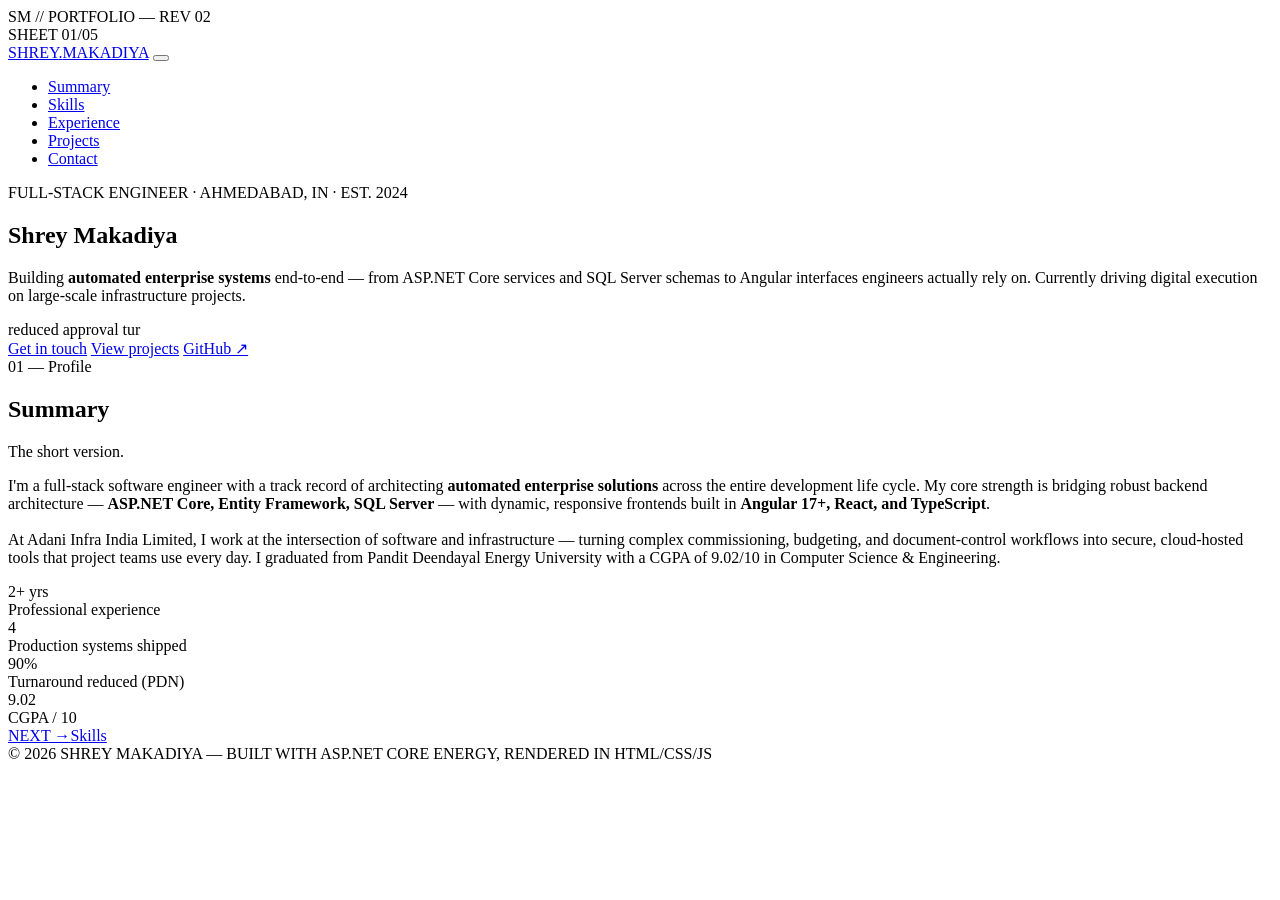
==== website/index.html @ 268e4058 "website" ====
<!DOCTYPE html>
<html lang="en">
<head>
<meta charset="UTF-8">
<meta name="viewport" content="width=device-width, initial-scale=1.0">
<title>Shrey Makadiya — Full-Stack Engineer</title>
<link rel="stylesheet" href="styles.css">
</head>
<body>

<div class="grid-bg"></div>
<div class="viewport-frame">
  <div class="corner tl"></div><div class="corner tr"></div>
  <div class="corner bl"></div><div class="corner br"></div>
</div>
<div class="label-tag tag-top-left">SM // PORTFOLIO — REV 02</div>
<div class="label-tag tag-bottom-right">SHEET 01/05</div>

<nav class="navbar">
  <a href="index.html" class="nav-logo">SHREY<span class="accent">.</span>MAKADIYA</a>
  <button class="nav-toggle" id="navToggle" aria-label="Toggle menu"><span></span><span></span><span></span></button>
  <ul class="nav-links" id="navLinks">
    <li><a href="index.html" class="active">Summary</a></li>
    <li><a href="skills.html">Skills</a></li>
    <li><a href="experience.html">Experience</a></li>
    <li><a href="projects.html">Projects</a></li>
    <li><a href="contact.html">Contact</a></li>
  </ul>
</nav>

<section class="hero">
  <div class="hero-id mono">FULL-STACK ENGINEER · AHMEDABAD, IN · EST. 2024</div>
  <h1>Shrey <span class="accent">Makadiya</span></h1>
  <p class="hero-role">Building <strong>automated enterprise systems</strong> end-to-end — from ASP.NET Core services and SQL Server schemas to Angular interfaces engineers actually rely on. Currently driving digital execution on large-scale infrastructure projects.</p>
  <div class="typed-line mono"><span id="typedText"></span><span class="typed-cursor"></span></div>
  <div class="hero-links">
    <a class="btn solid" href="contact.html">Get in touch</a>
    <a class="btn" href="projects.html">View projects</a>
    <a class="btn" href="https://github.com/shreymakadiya18" target="_blank" rel="noopener">GitHub ↗</a>
  </div>
</section>

<section id="about">
  <div class="reveal">
    <div class="eyebrow">01 — Profile</div>
    <h2 class="section-title">Summary</h2>
    <p class="section-sub">The short version.</p>
  </div>
  <div class="reveal">
    <p class="about-text">
      I'm a full-stack software engineer with a track record of architecting <strong>automated enterprise solutions</strong> across the entire development life cycle. My core strength is bridging robust backend architecture — <strong>ASP.NET Core, Entity Framework, SQL Server</strong> — with dynamic, responsive frontends built in <strong>Angular 17+, React, and TypeScript</strong>.
      <br><br>
      At Adani Infra India Limited, I work at the intersection of software and infrastructure — turning complex commissioning, budgeting, and document-control workflows into secure, cloud-hosted tools that project teams use every day. I graduated from Pandit Deendayal Energy University with a CGPA of 9.02/10 in Computer Science &amp; Engineering.
    </p>
    <div class="stat-row">
      <div class="stat-cell"><div class="stat-num mono">2+ yrs</div><div class="stat-label">Professional experience</div></div>
      <div class="stat-cell"><div class="stat-num mono">4</div><div class="stat-label">Production systems shipped</div></div>
      <div class="stat-cell"><div class="stat-num mono">90%</div><div class="stat-label">Turnaround reduced (PDN)</div></div>
      <div class="stat-cell"><div class="stat-num mono">9.02</div><div class="stat-label">CGPA / 10</div></div>
    </div>
  </div>

  <div class="page-nav reveal">
    <span></span>
    <a href="skills.html"><span class="dir">NEXT →</span>Skills</a>
  </div>
</section>

<footer>© 2026 SHREY MAKADIYA — BUILT WITH ASP.NET CORE ENERGY, RENDERED IN HTML/CSS/JS</footer>

<script src="script.js"></script>
</body>
</html>
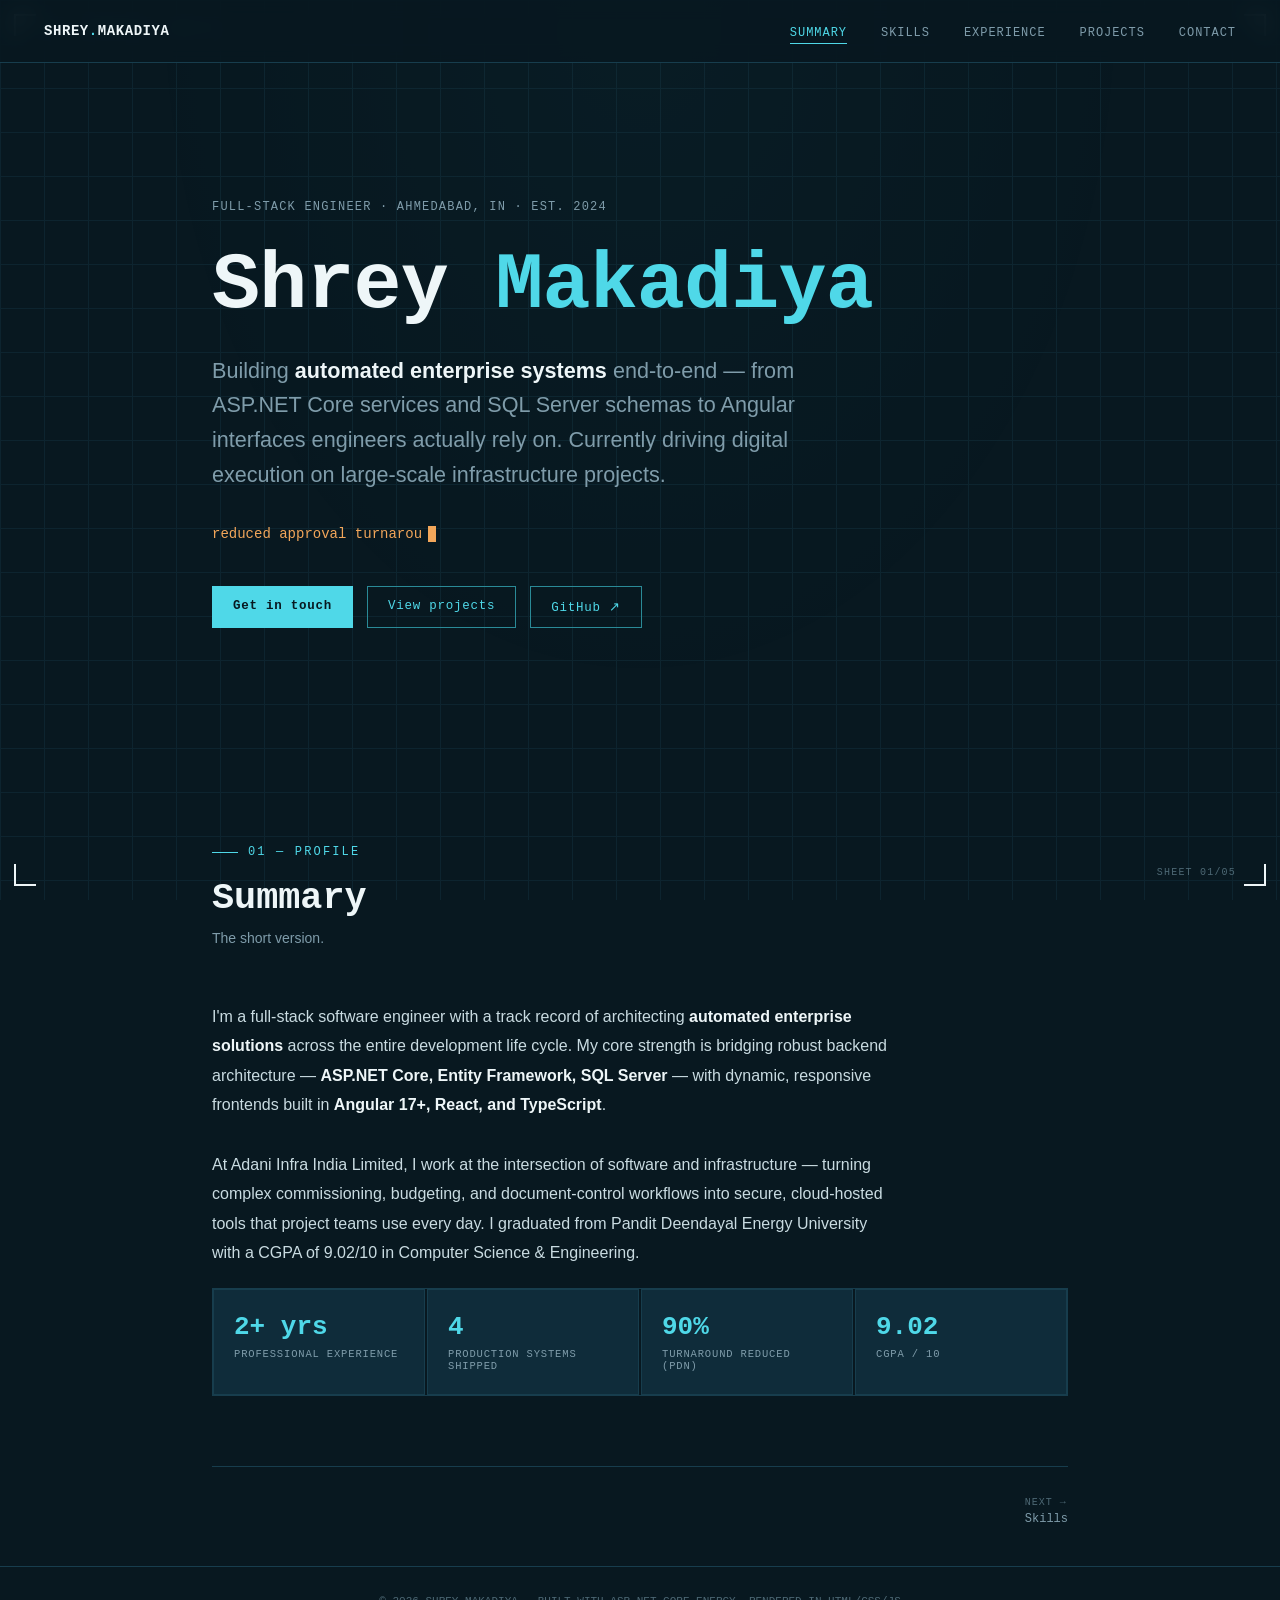
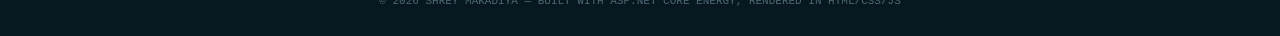
==== commit 11358f8d: "website" ====
--- a/website/index.html
+++ b/website/index.html
@@ -4,7 +4,7 @@
 <meta charset="UTF-8">
 <meta name="viewport" content="width=device-width, initial-scale=1.0">
 <title>Shrey Makadiya — Full-Stack Engineer</title>
-<link rel="stylesheet" href="styles.css">
+<link rel="stylesheet" href="./style.css">
 </head>
 <body>
 
@@ -17,14 +17,14 @@
 <div class="label-tag tag-bottom-right">SHEET 01/05</div>
 
 <nav class="navbar">
-  <a href="index.html" class="nav-logo">SHREY<span class="accent">.</span>MAKADIYA</a>
+  <a href="./index.html" class="nav-logo">SHREY<span class="accent">.</span>MAKADIYA</a>
   <button class="nav-toggle" id="navToggle" aria-label="Toggle menu"><span></span><span></span><span></span></button>
   <ul class="nav-links" id="navLinks">
-    <li><a href="index.html" class="active">Summary</a></li>
-    <li><a href="skills.html">Skills</a></li>
-    <li><a href="experience.html">Experience</a></li>
-    <li><a href="projects.html">Projects</a></li>
-    <li><a href="contact.html">Contact</a></li>
+    <li><a href="./index.html" class="active">Summary</a></li>
+    <li><a href="./skills.html">Skills</a></li>
+    <li><a href="./experience.html">Experience</a></li>
+    <li><a href="./projects.html">Projects</a></li>
+    <li><a href="./contact.html">Contact</a></li>
   </ul>
 </nav>
 
@@ -34,8 +34,8 @@
   <p class="hero-role">Building <strong>automated enterprise systems</strong> end-to-end — from ASP.NET Core services and SQL Server schemas to Angular interfaces engineers actually rely on. Currently driving digital execution on large-scale infrastructure projects.</p>
   <div class="typed-line mono"><span id="typedText"></span><span class="typed-cursor"></span></div>
   <div class="hero-links">
-    <a class="btn solid" href="contact.html">Get in touch</a>
-    <a class="btn" href="projects.html">View projects</a>
+    <a class="btn solid" href="./contact.html">Get in touch</a>
+    <a class="btn" href="./projects.html">View projects</a>
     <a class="btn" href="https://github.com/shreymakadiya18" target="_blank" rel="noopener">GitHub ↗</a>
   </div>
 </section>
@@ -62,12 +62,12 @@
 
   <div class="page-nav reveal">
     <span></span>
-    <a href="skills.html"><span class="dir">NEXT →</span>Skills</a>
+    <a href="./skills.html"><span class="dir">NEXT →</span>Skills</a>
   </div>
 </section>
 
 <footer>© 2026 SHREY MAKADIYA — BUILT WITH ASP.NET CORE ENERGY, RENDERED IN HTML/CSS/JS</footer>
 
-<script src="script.js"></script>
+<script src="./script.js"></script>
 </body>
 </html>
--- a/website/style.css
+++ b/website/style.css
@@ -0,0 +1,231 @@
+@import url('https://fonts.googleapis.com/css2?family=JetBrains+Mono:wght@400;500;700;800&family=IBM+Plex+Sans:wght@300;400;500;600;700&display=swap');
+
+:root{
+  --navy-deep:#081820;
+  --navy:#0c2430;
+  --navy-panel:#0f2c3a;
+  --grid-line:#173d4d;
+  --cyan:#4fd8e8;
+  --cyan-dim:#2a8a97;
+  --amber:#f2a65a;
+  --paper:#eef6f8;
+  --slate:#7f9caa;
+  --slate-dim:#4d6874;
+}
+*{margin:0;padding:0;box-sizing:border-box;}
+html{scroll-behavior:smooth;}
+body{
+  background:var(--navy-deep);
+  color:var(--paper);
+  font-family:'IBM Plex Sans',sans-serif;
+  overflow-x:hidden;
+  position:relative;
+}
+@media (prefers-reduced-motion: reduce){
+  *{animation-duration:0.01ms !important; animation-iteration-count:1 !important; transition-duration:0.01ms !important; scroll-behavior:auto !important;}
+}
+.mono{font-family:'JetBrains Mono',monospace;}
+
+/* blueprint grid background */
+.grid-bg{
+  position:fixed; inset:0; z-index:0; pointer-events:none;
+  background-image:
+    linear-gradient(var(--grid-line) 1px, transparent 1px),
+    linear-gradient(90deg, var(--grid-line) 1px, transparent 1px);
+  background-size:44px 44px;
+  opacity:0.35;
+}
+.grid-bg::after{
+  content:"";
+  position:absolute; inset:0;
+  background:radial-gradient(ellipse at 50% 0%, rgba(79,216,232,0.08), transparent 60%);
+}
+
+.viewport-frame{position:fixed; inset:14px; z-index:5; pointer-events:none;}
+.corner{position:absolute; width:22px; height:22px; border-color:var(--cyan-dim);}
+.corner.tl{top:0;left:0;border-top:2px solid;border-left:2px solid;}
+.corner.tr{top:0;right:0;border-top:2px solid;border-right:2px solid;}
+.corner.bl{bottom:0;left:0;border-bottom:2px solid;border-left:2px solid;}
+.corner.br{bottom:0;right:0;border-bottom:2px solid;border-right:2px solid;}
+
+.label-tag{
+  position:fixed; z-index:6; font-family:'JetBrains Mono',monospace;
+  font-size:10px; letter-spacing:0.12em; color:var(--slate-dim); text-transform:uppercase;
+}
+.tag-top-left{top:22px;left:44px;}
+.tag-bottom-right{bottom:22px;right:44px;}
+@media (max-width:640px){ .label-tag{display:none;} }
+
+/* ===== NAV ===== */
+.navbar{
+  position:sticky; top:0; z-index:20;
+  display:flex; align-items:center; justify-content:space-between;
+  padding:22px 44px; background:rgba(8,24,32,0.86); backdrop-filter:blur(10px);
+  border-bottom:1px solid var(--grid-line);
+}
+.nav-logo{font-family:'JetBrains Mono',monospace; font-weight:700; font-size:14px; color:var(--paper); text-decoration:none; letter-spacing:0.04em;}
+.nav-logo .accent{color:var(--cyan);}
+.nav-links{display:flex; gap:34px; list-style:none;}
+.nav-links a{
+  font-family:'JetBrains Mono',monospace; font-size:12px; letter-spacing:0.08em; text-transform:uppercase;
+  color:var(--slate); text-decoration:none; position:relative; padding-bottom:4px; transition:color 0.2s ease;
+}
+.nav-links a::after{
+  content:""; position:absolute; left:0; bottom:0; width:0; height:1px; background:var(--cyan); transition:width 0.25s ease;
+}
+.nav-links a:hover{color:var(--paper);}
+.nav-links a:hover::after{width:100%;}
+.nav-links a.active{color:var(--cyan);}
+.nav-links a.active::after{width:100%;}
+.nav-toggle{display:none; flex-direction:column; gap:5px; background:none; border:none; cursor:pointer; padding:6px;}
+.nav-toggle span{width:22px; height:2px; background:var(--paper);}
+@media (max-width:760px){
+  .navbar{padding:18px 24px;}
+  .nav-links{
+    position:fixed; top:64px; left:0; right:0; flex-direction:column; gap:0;
+    background:var(--navy-deep); border-bottom:1px solid var(--grid-line);
+    max-height:0; overflow:hidden; transition:max-height 0.35s ease;
+  }
+  .nav-links.open{max-height:340px;}
+  .nav-links a{padding:16px 24px; width:100%; display:block; border-top:1px solid var(--grid-line);}
+  .nav-toggle{display:flex;}
+}
+
+section, .page-wrap{position:relative; z-index:1; max-width:920px; margin:0 auto; padding:80px 32px 40px;}
+
+.eyebrow{
+  display:flex; align-items:center; gap:10px;
+  font-family:'JetBrains Mono',monospace; font-size:12px; letter-spacing:0.18em; text-transform:uppercase;
+  color:var(--cyan); margin-bottom:18px;
+}
+.eyebrow::before{content:""; width:26px; height:1px; background:var(--cyan);}
+h1,h2,h3{font-family:'JetBrains Mono',monospace; font-weight:700; line-height:1.15;}
+.page-title{font-size:clamp(2rem,6vw,3.4rem); color:var(--paper); margin-bottom:14px;}
+.page-sub{color:var(--slate); font-size:15px; max-width:600px; line-height:1.7; margin-bottom:56px;}
+.section-title{font-size:clamp(1.6rem,4vw,2.3rem); color:var(--paper); margin-bottom:8px;}
+.section-sub{color:var(--slate); font-size:14px; margin-bottom:52px; max-width:560px; line-height:1.6;}
+
+.reveal{opacity:0; transform:translateY(24px); transition:opacity 0.7s ease, transform 0.7s ease;}
+.reveal.in{opacity:1; transform:translateY(0);}
+
+.btn{
+  font-family:'JetBrains Mono',monospace; font-size:12.5px; letter-spacing:0.06em;
+  padding:12px 20px; border:1px solid var(--cyan-dim); color:var(--cyan);
+  text-decoration:none; transition:all 0.25s ease; display:inline-block;
+}
+.btn:hover{background:rgba(79,216,232,0.1); border-color:var(--cyan); transform:translateY(-2px);}
+.btn.solid{background:var(--cyan); color:var(--navy-deep); border-color:var(--cyan); font-weight:700;}
+.btn.solid:hover{background:var(--paper); border-color:var(--paper);}
+
+/* ===== HERO (home) ===== */
+.hero{min-height:78vh; display:flex; flex-direction:column; justify-content:center; padding-top:40px; padding-bottom:40px;}
+.hero-id{font-family:'JetBrains Mono',monospace; font-size:12px; color:var(--slate); letter-spacing:0.1em; margin-bottom:26px; opacity:0; animation:fadeUp 0.7s ease forwards; animation-delay:0.1s;}
+.hero h1{font-size:clamp(2.4rem, 7vw, 5rem); color:var(--paper); letter-spacing:-0.01em; opacity:0; animation:fadeUp 0.8s ease forwards; animation-delay:0.25s;}
+.hero h1 .accent{color:var(--cyan);}
+.hero-role{margin-top:22px; font-size:clamp(1rem,2.4vw,1.35rem); color:var(--slate); font-weight:400; max-width:620px; line-height:1.6; opacity:0; animation:fadeUp 0.8s ease forwards; animation-delay:0.45s;}
+.hero-role strong{color:var(--paper); font-weight:600;}
+.typed-line{margin-top:34px; font-family:'JetBrains Mono',monospace; font-size:14px; color:var(--amber); display:flex; align-items:center; gap:2px; opacity:0; animation:fadeUp 0.8s ease forwards; animation-delay:0.65s;}
+.typed-cursor{display:inline-block; width:8px; height:16px; background:var(--amber); margin-left:4px; animation:blink 1s step-end infinite;}
+@keyframes blink{50%{opacity:0;}}
+@keyframes fadeUp{from{opacity:0; transform:translateY(18px);} to{opacity:1; transform:translateY(0);}}
+.hero-links{margin-top:44px; display:flex; gap:14px; flex-wrap:wrap; opacity:0; animation:fadeUp 0.8s ease forwards; animation-delay:0.85s;}
+
+.stat-row{display:grid; grid-template-columns:repeat(auto-fit,minmax(140px,1fr)); gap:2px; border:1px solid var(--grid-line); margin-top:20px;}
+.stat-cell{background:var(--navy-panel); padding:22px 20px; border:1px solid var(--grid-line);}
+.stat-num{font-family:'JetBrains Mono',monospace; font-size:26px; color:var(--cyan); font-weight:700;}
+.stat-label{font-family:'JetBrains Mono',monospace; font-size:10.5px; color:var(--slate); letter-spacing:0.08em; text-transform:uppercase; margin-top:6px;}
+
+.about-text{font-size:16px; line-height:1.85; color:#c9dbe1; max-width:680px;}
+.about-text strong{color:var(--paper);}
+
+/* ===== SKILLS ===== */
+.skill-cat{margin-bottom:52px;}
+.skill-cat-head{display:flex; align-items:baseline; gap:12px; margin-bottom:22px;}
+.skill-cat-num{font-family:'JetBrains Mono',monospace; font-size:12px; color:var(--cyan-dim);}
+.skill-cat h3{font-size:14px; color:var(--paper); letter-spacing:0.06em;}
+.skill-bars{display:flex; flex-direction:column; gap:20px;}
+.skill-bar-row{display:flex; flex-direction:column; gap:8px;}
+.skill-bar-top{display:flex; justify-content:space-between; align-items:baseline;}
+.skill-name{font-size:14.5px; color:var(--paper); font-weight:500;}
+.skill-level-label{font-family:'JetBrains Mono',monospace; font-size:11px; color:var(--cyan-dim);}
+.skill-bar-track{height:6px; background:var(--navy-panel); border:1px solid var(--grid-line); position:relative; overflow:hidden;}
+.skill-bar-fill{
+  height:100%; width:0%; background:linear-gradient(90deg, var(--cyan-dim), var(--cyan));
+  transition:width 1.1s cubic-bezier(.2,.8,.2,1);
+}
+.skill-legend{display:flex; gap:24px; flex-wrap:wrap; margin-top:8px; margin-bottom:44px; font-family:'JetBrains Mono',monospace; font-size:11px; color:var(--slate);}
+.skill-legend span{display:flex; align-items:center; gap:7px;}
+.legend-dot{width:8px; height:8px; border-radius:50%; display:inline-block;}
+
+/* ===== EXPERIENCE — schematic trace ===== */
+.exp-track{position:relative; padding-left:36px;}
+.exp-track::before{content:""; position:absolute; left:5px; top:6px; bottom:6px; width:1px; background:linear-gradient(var(--cyan-dim), var(--grid-line));}
+.exp-node{position:relative; padding-bottom:52px;}
+.exp-node:last-child{padding-bottom:0;}
+.exp-dot{position:absolute; left:-36px; top:4px; width:11px; height:11px; border-radius:50%; background:var(--navy-deep); border:2px solid var(--cyan-dim); transition:all 0.3s ease;}
+.exp-node.in .exp-dot{border-color:var(--cyan); box-shadow:0 0 0 4px rgba(79,216,232,0.12);}
+.exp-date{font-family:'JetBrains Mono',monospace; font-size:11px; color:var(--amber); letter-spacing:0.06em; margin-bottom:6px;}
+.exp-role{font-size:18px; color:var(--paper); font-weight:700; font-family:'JetBrains Mono',monospace;}
+.exp-co{font-size:13.5px; color:var(--slate); margin-top:2px; margin-bottom:14px;}
+.exp-node ul{list-style:none; display:flex; flex-direction:column; gap:9px;}
+.exp-node li{font-size:14.5px; color:#c2d6dd; line-height:1.6; padding-left:16px; position:relative;}
+.exp-node li::before{content:"→"; position:absolute; left:0; color:var(--cyan-dim); font-family:'JetBrains Mono',monospace;}
+.stack-tags{margin-top:12px; display:flex; gap:6px; flex-wrap:wrap;}
+.stack-tags span{font-family:'JetBrains Mono',monospace; font-size:10.5px; color:var(--cyan-dim); border:1px solid var(--grid-line); padding:3px 8px;}
+
+/* ===== PROJECTS ===== */
+.proj-grid{display:flex; flex-direction:column; gap:1px; background:var(--grid-line); border:1px solid var(--grid-line);}
+.proj-card{background:var(--navy-deep); padding:30px 28px; position:relative; transition:background 0.3s ease;}
+.proj-card:hover{background:var(--navy);}
+.proj-head{display:flex; justify-content:space-between; align-items:baseline; gap:16px; flex-wrap:wrap;}
+.proj-title{font-family:'JetBrains Mono',monospace; font-size:16px; color:var(--paper); font-weight:700;}
+.proj-idx{font-family:'JetBrains Mono',monospace; font-size:11px; color:var(--cyan-dim);}
+.proj-card ul{margin-top:14px; list-style:none; display:flex; flex-direction:column; gap:8px;}
+.proj-card li{font-size:14px; color:#b9cdd4; line-height:1.6; padding-left:16px; position:relative;}
+.proj-card li::before{content:"·"; position:absolute; left:0; color:var(--amber); font-weight:700;}
+.proj-stack{margin-top:14px; font-family:'JetBrains Mono',monospace; font-size:11px; color:var(--slate-dim);}
+
+/* ===== EDUCATION / ACHIEVEMENTS ===== */
+.two-col{display:grid; grid-template-columns:1fr 1fr; gap:2px; background:var(--grid-line); border:1px solid var(--grid-line);}
+@media (max-width:720px){.two-col{grid-template-columns:1fr;}}
+.col-panel{background:var(--navy-deep); padding:28px;}
+.col-panel h3{font-size:13px; color:var(--cyan); letter-spacing:0.1em; margin-bottom:18px;}
+.edu-item .edu-degree{font-size:15px; color:var(--paper); font-weight:600; font-family:'JetBrains Mono',monospace;}
+.edu-item .edu-inst{font-size:13.5px; color:var(--slate); margin-top:6px;}
+.edu-meta{margin-top:12px; display:flex; gap:18px; font-family:'JetBrains Mono',monospace; font-size:12px; color:var(--amber);}
+.ach-list{list-style:none; display:flex; flex-direction:column; gap:12px;}
+.ach-list li{font-size:14px; color:#c2d6dd; line-height:1.55; padding-left:18px; position:relative;}
+.ach-list li::before{content:"◆"; position:absolute; left:0; top:2px; color:var(--cyan-dim); font-size:9px;}
+
+/* ===== CONTACT ===== */
+.contact-panel{border:1px solid var(--grid-line); padding:52px 40px; position:relative; overflow:hidden;}
+.contact-panel::before{content:""; position:absolute; top:-40%; right:-10%; width:340px; height:340px; background:radial-gradient(circle, rgba(79,216,232,0.12), transparent 70%);}
+.contact-title{font-size:clamp(1.8rem,5vw,2.6rem); color:var(--paper); margin-bottom:16px; position:relative;}
+.contact-sub{color:var(--slate); font-size:15px; max-width:480px; line-height:1.7; margin-bottom:34px; position:relative;}
+.contact-links{display:flex; flex-wrap:wrap; gap:14px; position:relative; margin-bottom:40px;}
+.contact-form{position:relative; display:flex; flex-direction:column; gap:18px; max-width:520px;}
+.field{display:flex; flex-direction:column; gap:8px;}
+.field label{font-family:'JetBrains Mono',monospace; font-size:11px; letter-spacing:0.1em; color:var(--slate); text-transform:uppercase;}
+.field input, .field textarea{background:var(--navy-panel); border:1px solid var(--grid-line); color:var(--paper); font-family:'IBM Plex Sans',sans-serif; font-size:14.5px; padding:12px 14px; outline:none; transition:border-color 0.25s ease, background 0.25s ease; resize:vertical;}
+.field input:focus, .field textarea:focus{border-color:var(--cyan); background:var(--navy);}
+.field textarea{min-height:120px; line-height:1.6;}
+.form-row{display:grid; grid-template-columns:1fr 1fr; gap:18px;}
+@media (max-width:520px){.form-row{grid-template-columns:1fr;}}
+.submit-btn{font-family:'JetBrains Mono',monospace; font-size:12.5px; letter-spacing:0.06em; padding:13px 22px; background:var(--cyan); color:var(--navy-deep); border:1px solid var(--cyan); font-weight:700; cursor:pointer; transition:all 0.25s ease; align-self:flex-start;}
+.submit-btn:hover{background:var(--paper); border-color:var(--paper);}
+.submit-btn:disabled{opacity:0.5; cursor:wait;}
+.form-status{font-family:'JetBrains Mono',monospace; font-size:12px; letter-spacing:0.04em; min-height:16px;}
+.form-status.ok{color:var(--cyan);}
+.form-status.err{color:var(--amber);}
+.form-divider{font-family:'JetBrains Mono',monospace; font-size:11px; color:var(--slate-dim); letter-spacing:0.12em; margin:34px 0 18px; display:flex; align-items:center; gap:12px;}
+.form-divider::before, .form-divider::after{content:""; height:1px; flex:1; background:var(--grid-line);}
+
+/* ===== page footer nav (prev/next) ===== */
+.page-nav{display:flex; justify-content:space-between; margin-top:70px; padding-top:30px; border-top:1px solid var(--grid-line); gap:14px; flex-wrap:wrap;}
+.page-nav a{font-family:'JetBrains Mono',monospace; font-size:12px; color:var(--slate); text-decoration:none; transition:color 0.2s ease;}
+.page-nav a:hover{color:var(--cyan);}
+.page-nav .dir{color:var(--slate-dim); font-size:10px; letter-spacing:0.1em; display:block; margin-bottom:4px;}
+
+footer{text-align:center; padding:28px 20px; font-family:'JetBrains Mono',monospace; font-size:11px; color:var(--slate-dim); border-top:1px solid var(--grid-line); position:relative; z-index:1;}
+
+::selection{background:var(--cyan); color:var(--navy-deep);}
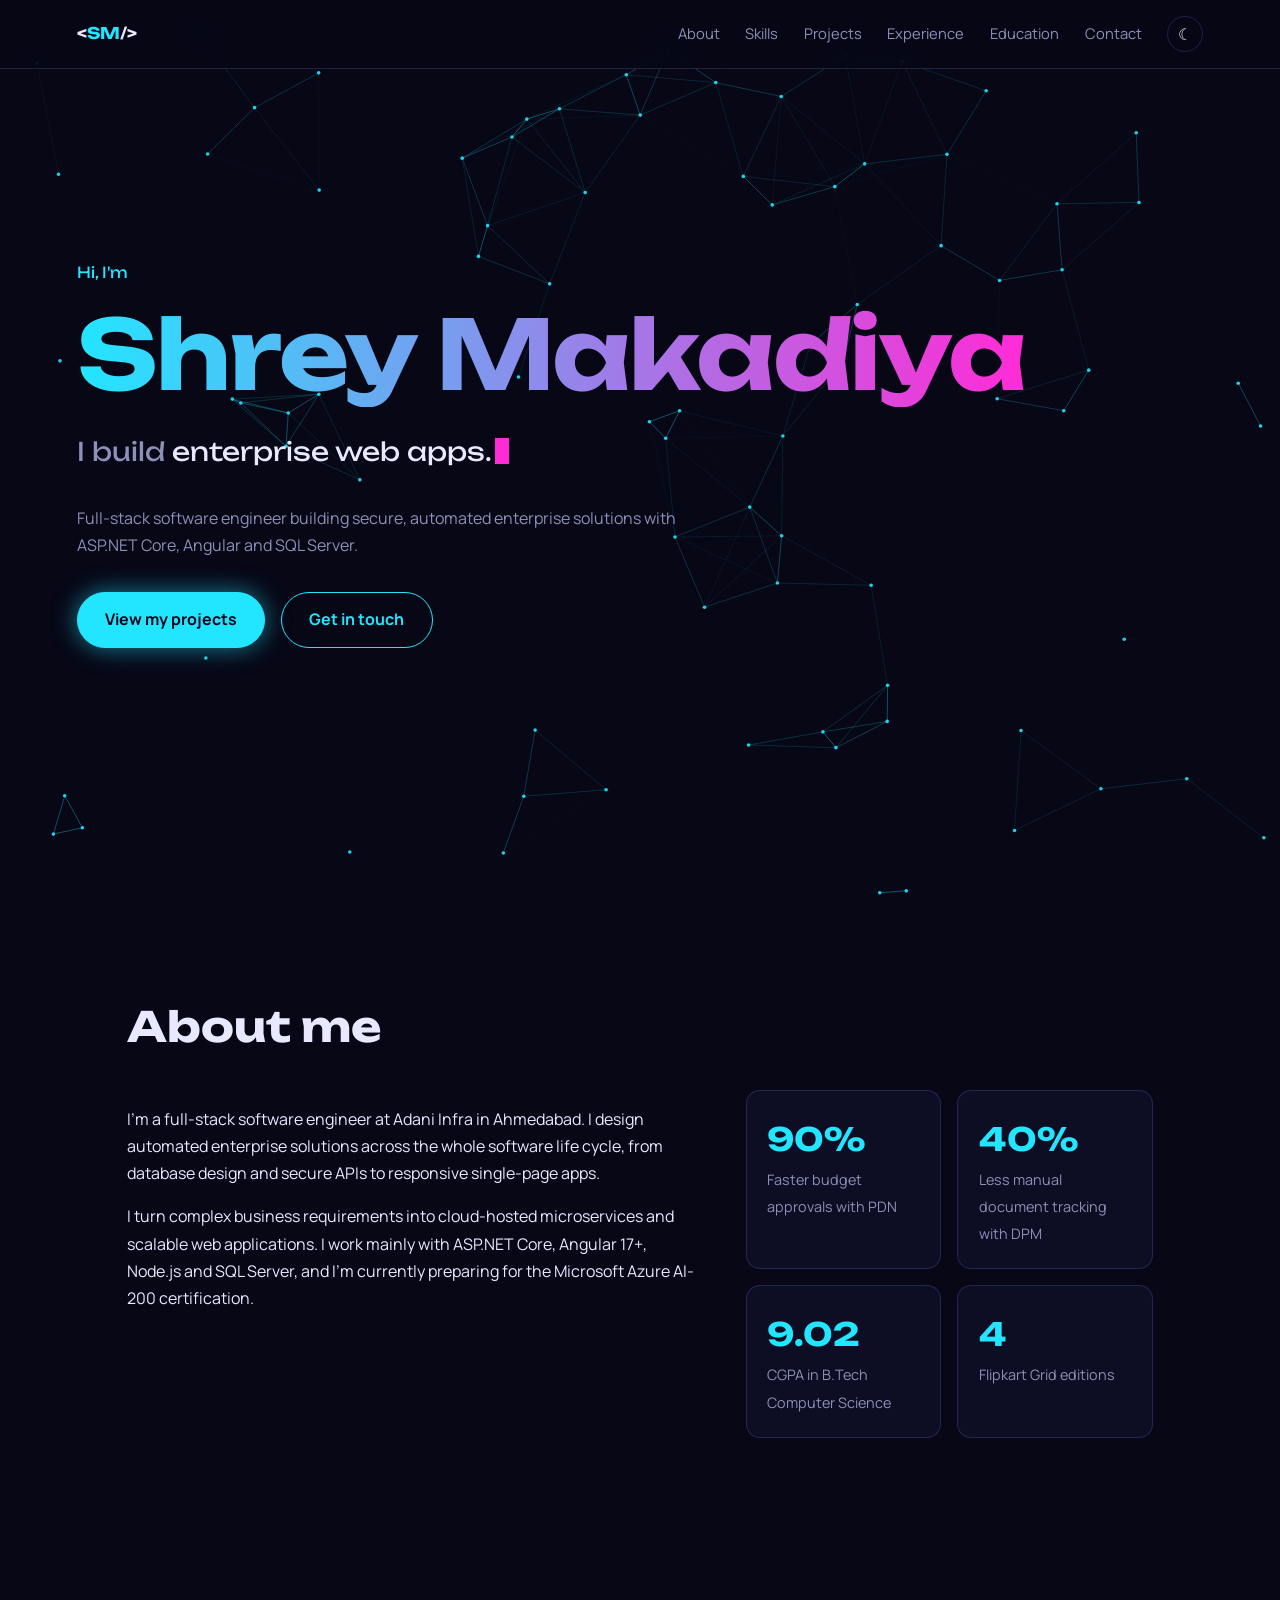
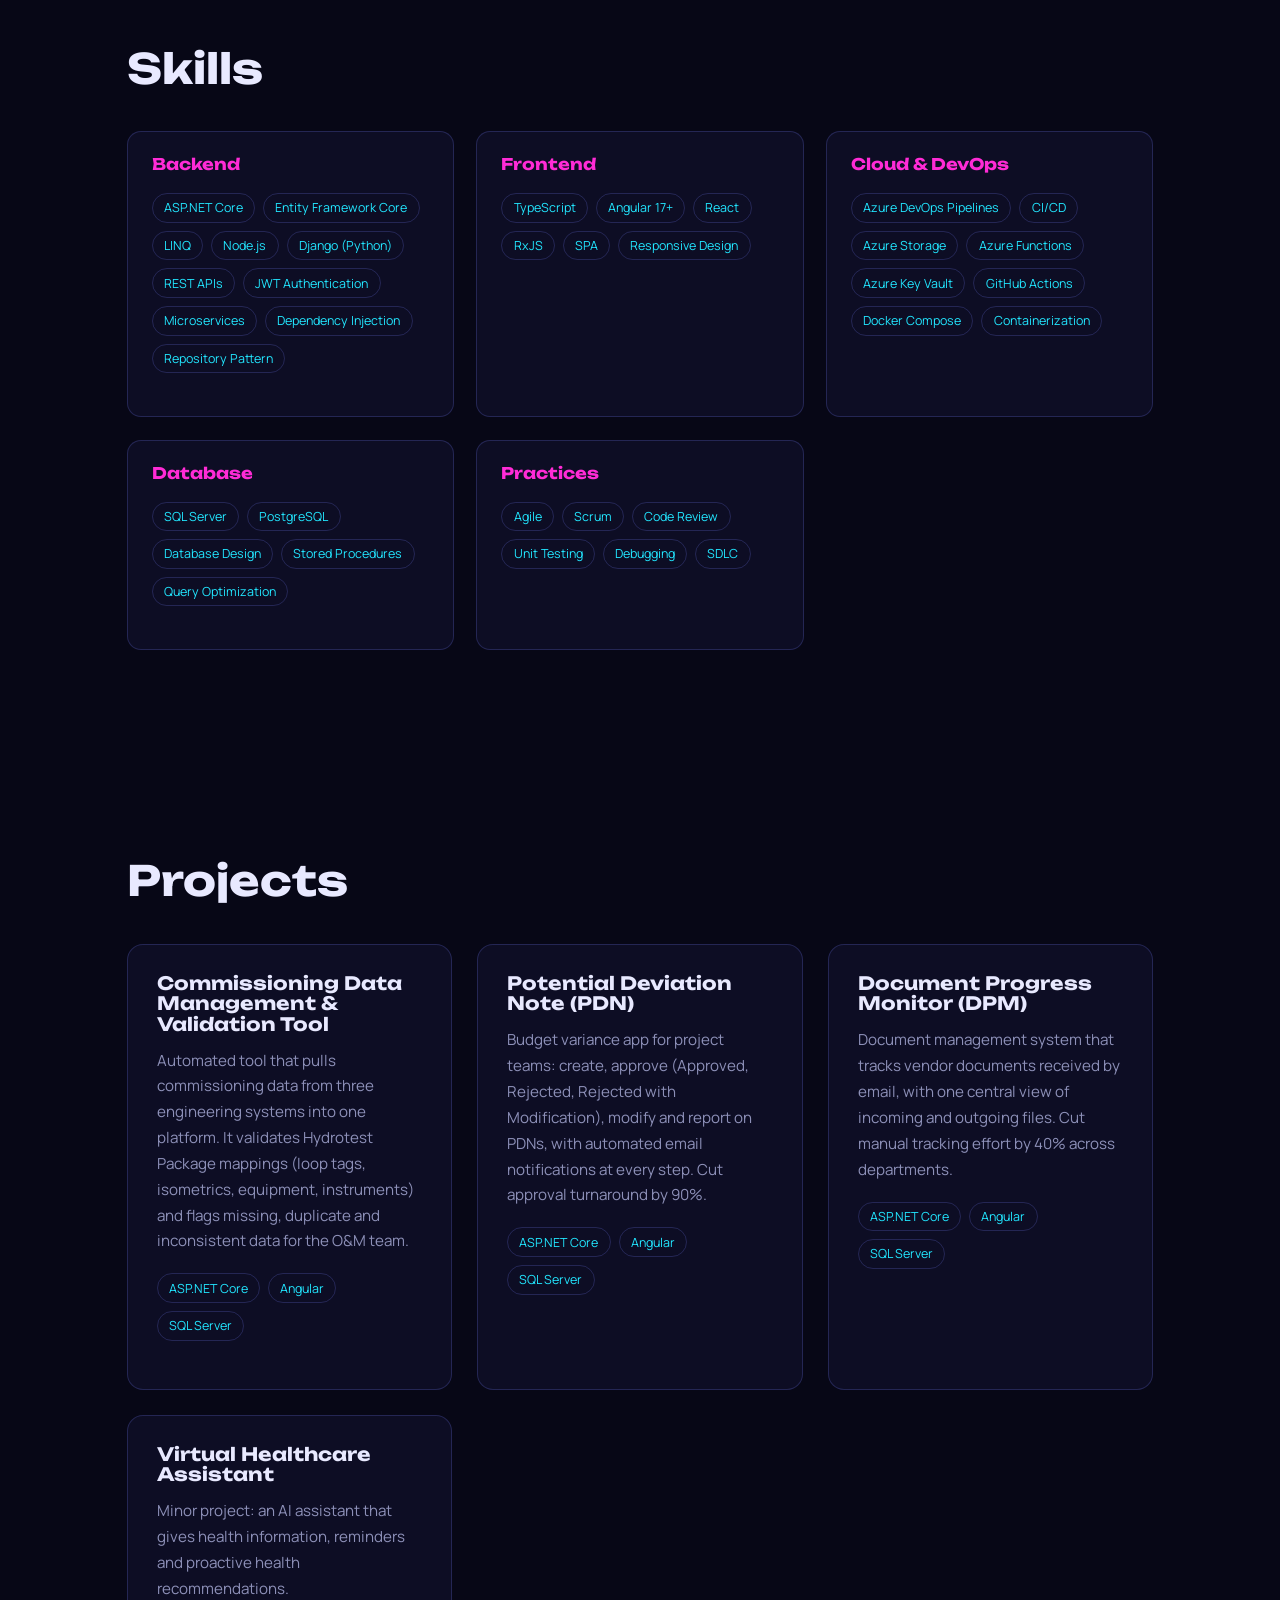
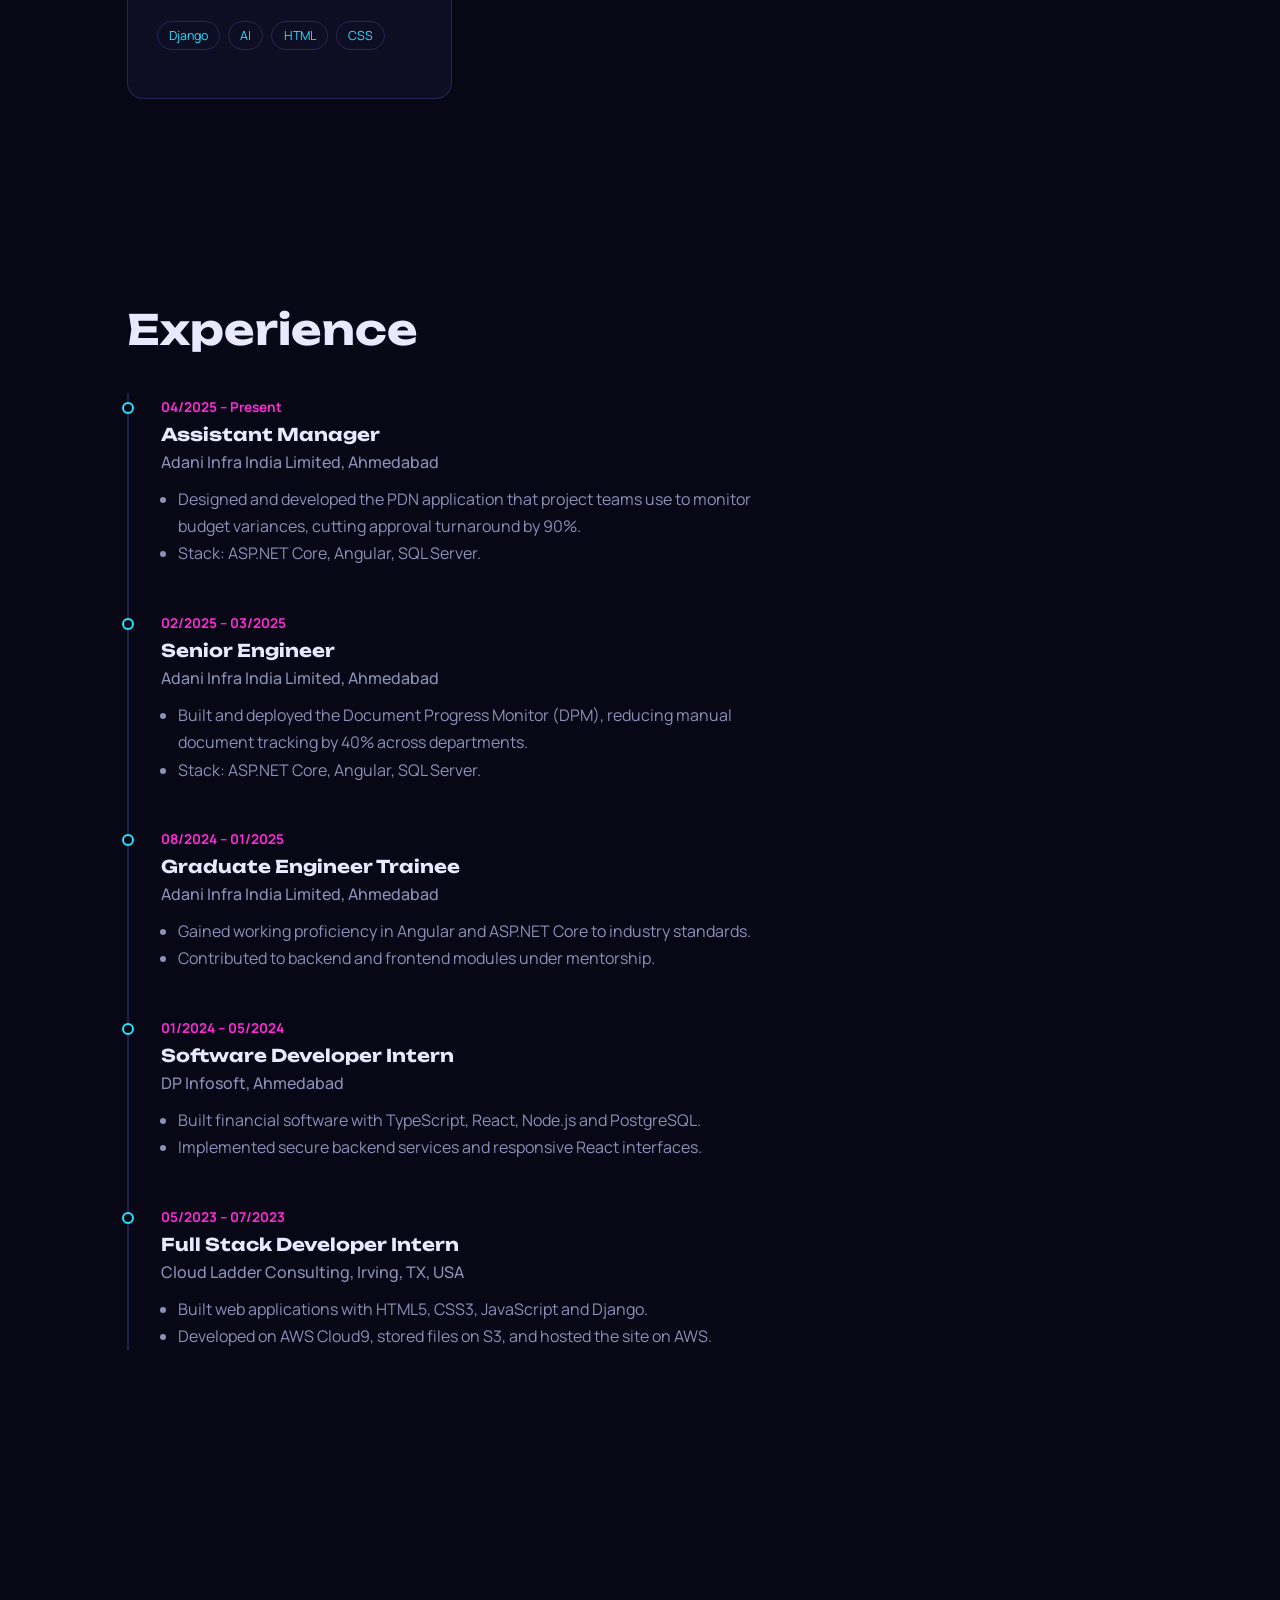
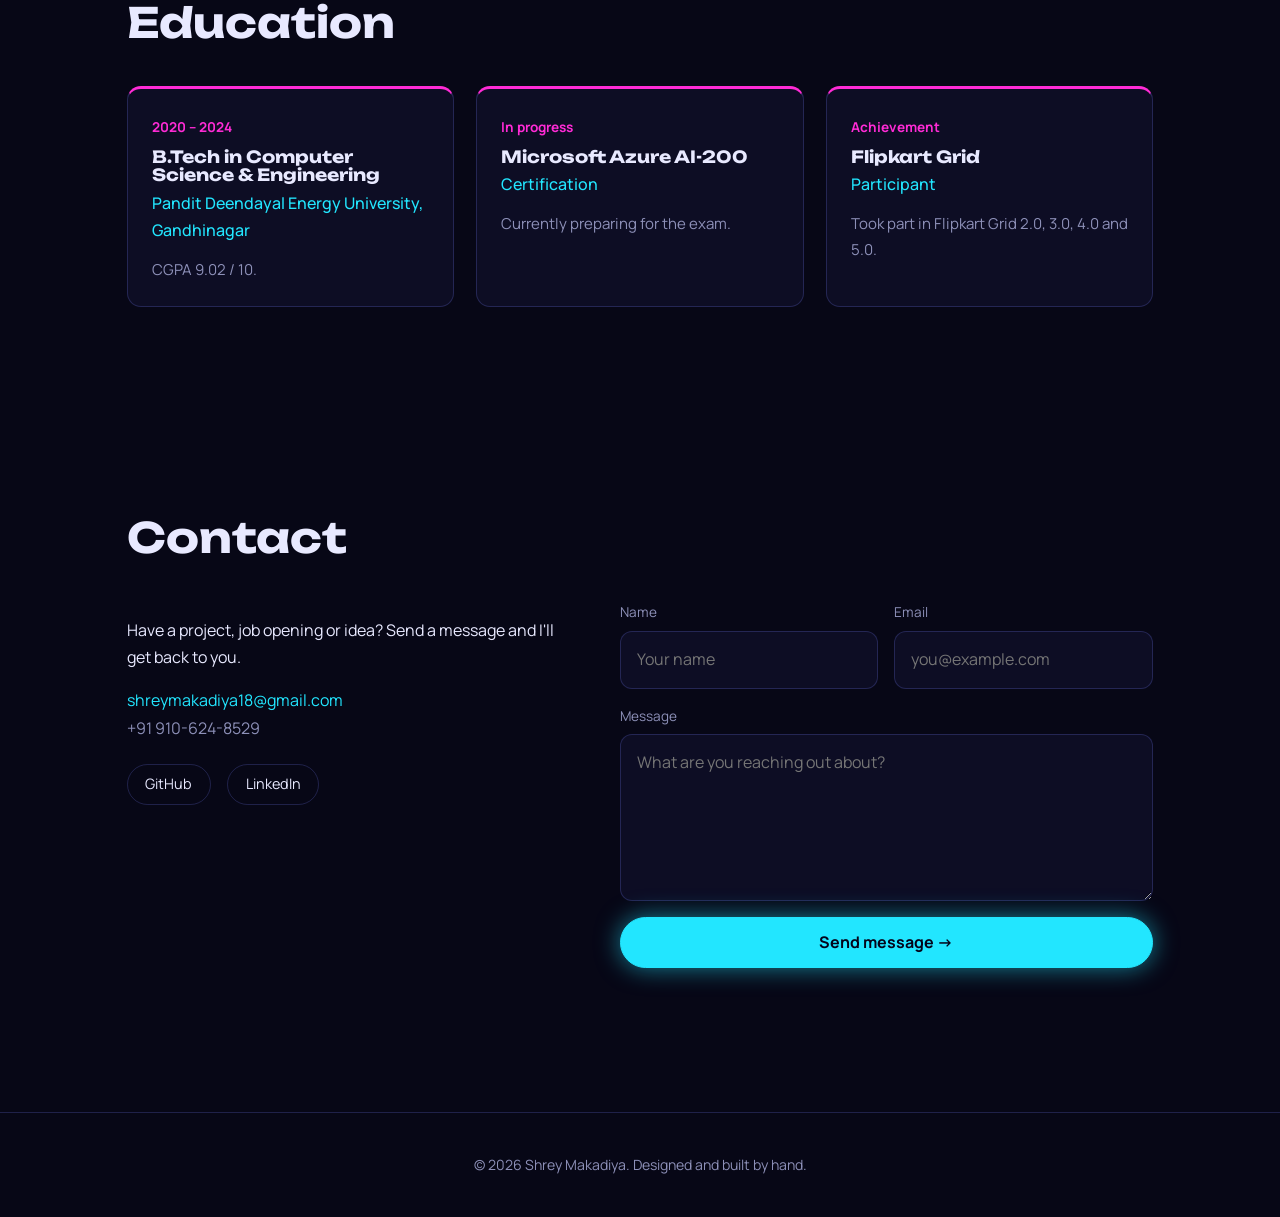
==== commit 1f848dee: "Create index.html" ====
--- a/website/index.html
+++ b/website/index.html
@@ -1,73 +1,335 @@
 <!DOCTYPE html>
 <html lang="en">
 <head>
-<meta charset="UTF-8">
-<meta name="viewport" content="width=device-width, initial-scale=1.0">
-<title>Shrey Makadiya — Full-Stack Engineer</title>
-<link rel="stylesheet" href="./style.css">
+<meta charset="utf-8">
+<meta name="viewport" content="width=device-width, initial-scale=1, viewport-fit=cover">
+<script>try{var t=localStorage.getItem('theme')||'dark';document.documentElement.dataset.theme=t}catch(e){document.documentElement.dataset.theme='dark'}</script>
+<title>Shrey Makadiya | Full-Stack Software Engineer</title>
+<link rel="preconnect" href="https://fonts.googleapis.com">
+<link href="https://fonts.googleapis.com/css2?family=Unbounded:wght@500;700&family=Manrope:wght@400;500;700&display=swap" rel="stylesheet">
+<style>
+:root{
+  --bg:#070716;--bg2:#0d0d24;--ink:#e8e9ff;--mute:#8d90b8;
+  --cyan:#22e6ff;--pink:#ff2bd6;--line:rgba(120,130,255,.22);
+  --display:'Unbounded','Trebuchet MS',sans-serif;--body:'Manrope','Segoe UI',sans-serif;
+  box-sizing:border-box;padding-top:env(safe-area-inset-top,0px);padding-bottom:env(safe-area-inset-bottom,0px);
+}
+:root{--btnink:#04041a;color-scheme:dark}
+:root[data-theme="light"]{--bg:#f4f5ff;--bg2:#ffffff;--ink:#12123a;--mute:#4a4d80;--cyan:#0083a6;--pink:#c0129f;--line:rgba(60,60,160,.22);--btnink:#ffffff;color-scheme:light}
+:root[data-theme="light"] .grp,:root[data-theme="light"] .stat,:root[data-theme="light"] .card,:root[data-theme="light"] .ed{box-shadow:0 8px 28px rgba(40,40,120,.09)}
+:root[data-theme="light"] #glow{opacity:.5}
+body,nav,.grp,.stat{transition:background-color .35s,border-color .35s,color .35s}
+*,*::before,*::after{box-sizing:border-box}
+html{height:auto;scroll-behavior:smooth;scroll-padding-top:80px}
+body{margin:0;background:var(--bg);color:var(--ink);font:400 1rem/1.7 var(--body);overflow-x:hidden}
+a{color:inherit;text-decoration:none}
+:focus-visible{outline:2px solid var(--cyan);outline-offset:3px}
+h1,h2,h3{font-family:var(--display);line-height:1.1;margin:0}
+h2{font-size:clamp(1.6rem,4vw,2.6rem);margin-bottom:2.5rem}
+section{padding:6.5rem 6vw;max-width:1180px;margin:auto}
+p{max-width:64ch}
+
+/* nav */
+nav{position:fixed;top:env(safe-area-inset-top,0px);left:0;right:0;z-index:20;display:flex;justify-content:space-between;align-items:center;padding:1rem 6vw;background:color-mix(in srgb,var(--bg) 78%,transparent);backdrop-filter:blur(12px);border-bottom:1px solid var(--line)}
+.logo{font-family:var(--display);font-weight:700;font-size:1rem}
+.logo b{color:var(--cyan)}
+nav ul{display:flex;gap:1.6rem;list-style:none;margin:0;padding:0;align-items:center}
+nav a.l{font-size:.92rem;color:var(--mute);transition:color .2s}
+nav a.l:hover,nav a.l.on{color:var(--cyan)}
+#theme{background:none;border:1px solid var(--line);color:var(--ink);border-radius:50%;width:36px;height:36px;cursor:pointer;font-size:1rem}
+#theme:hover{border-color:var(--cyan)}
+@media(max-width:720px){nav ul li:not(:last-child){display:none}}
+
+/* hero */
+#hero{position:relative;min-height:100vh;max-width:none;display:flex;align-items:center;padding-top:7rem;overflow:hidden}
+#net{position:absolute;inset:0;width:100%;height:100%}
+.hero-in{position:relative;max-width:1180px;margin:auto;width:100%;pointer-events:none}
+.hero-in a,.hero-in button{pointer-events:auto}
+.hi{color:var(--cyan);font-family:var(--display);font-size:.95rem;margin:0 0 1rem}
+h1{font-size:clamp(2.4rem,8.5vw,6rem);font-weight:700;letter-spacing:-.02em}
+h1 .glitch{position:relative;display:inline-block;background:linear-gradient(90deg,var(--cyan),var(--pink));-webkit-background-clip:text;background-clip:text;color:transparent}
+.role{font-family:var(--display);font-size:clamp(1rem,2.6vw,1.6rem);margin:1.4rem 0 1.2rem;min-height:2.2em;color:var(--mute)}
+.role span{color:var(--ink)}
+.caret{display:inline-block;width:.6ch;height:1em;background:var(--pink);vertical-align:-.12em;margin-left:3px;animation:blink 1s steps(2) infinite}
+@keyframes blink{50%{opacity:0}}
+.tag{color:var(--mute);margin-bottom:2rem}
+.btns{display:flex;gap:1rem;flex-wrap:wrap}
+.btn{display:inline-block;padding:.85rem 1.7rem;border-radius:999px;font-weight:700;border:1px solid var(--cyan);color:var(--cyan);transition:.25s;cursor:pointer;background:none;font-family:var(--body);font-size:1rem}
+.btn.fill{background:var(--cyan);color:var(--btnink);box-shadow:0 0 24px color-mix(in srgb,var(--cyan) 55%,transparent)}
+.btn:hover{transform:translateY(-3px);box-shadow:0 0 30px color-mix(in srgb,var(--pink) 60%,transparent);border-color:var(--pink)}
+.hero-in>*{animation:rise .9s cubic-bezier(.2,.8,.2,1) both}
+.hero-in>*:nth-child(2){animation-delay:.12s}.hero-in>*:nth-child(3){animation-delay:.24s}.hero-in>*:nth-child(4){animation-delay:.36s}.hero-in>*:nth-child(5){animation-delay:.48s}
+@keyframes rise{from{opacity:0;transform:translateY(30px)}}
+
+/* reveal */
+.rv{opacity:0;transform:translateY(24px);transition:opacity .7s,transform .7s}
+.rv.in{opacity:1;transform:none}
+
+/* about */
+.about{display:grid;grid-template-columns:1.4fr 1fr;gap:3rem;align-items:start}
+.stats{display:grid;grid-template-columns:1fr 1fr;gap:1rem}
+.stat{border:1px solid var(--line);border-radius:14px;padding:1.3rem;background:var(--bg2)}
+.stat b{display:block;font-family:var(--display);font-size:2rem;color:var(--cyan)}
+.stat span{color:var(--mute);font-size:.9rem}
+@media(max-width:800px){.about{grid-template-columns:1fr}}
+
+/* skills */
+.skills{display:grid;grid-template-columns:repeat(auto-fit,minmax(260px,1fr));gap:1.4rem}
+.grp{border:1px solid var(--line);border-radius:14px;padding:1.5rem;background:var(--bg2)}
+.grp h3{font-size:1rem;margin-bottom:1.2rem;color:var(--pink)}
+.sk{margin-bottom:1rem;font-size:.92rem}
+.sk div{display:flex;justify-content:space-between;margin-bottom:.35rem}
+.bar{height:6px;border-radius:6px;background:var(--line);overflow:hidden}
+.bar i{display:block;height:100%;width:0;border-radius:6px;background:linear-gradient(90deg,var(--cyan),var(--pink));transition:width 1.4s cubic-bezier(.2,.8,.2,1);box-shadow:0 0 10px var(--cyan)}
+
+/* projects */
+.projects{display:grid;grid-template-columns:repeat(auto-fit,minmax(300px,1fr));gap:1.6rem}
+.card{position:relative;border:1px solid var(--line);border-radius:16px;padding:1.8rem;background:var(--bg2);transform-style:preserve-3d;transition:transform .15s,border-color .3s,box-shadow .3s;overflow:hidden}
+.card::before{content:"";position:absolute;inset:0;background:radial-gradient(320px circle at var(--mx,50%) var(--my,0%),color-mix(in srgb,var(--cyan) 22%,transparent),transparent 60%);opacity:0;transition:opacity .3s}
+.card:hover{border-color:var(--cyan);box-shadow:0 0 34px color-mix(in srgb,var(--cyan) 25%,transparent)}
+.card:hover::before{opacity:1}
+.card>*{position:relative}
+.card h3{font-size:1.15rem;margin-bottom:.8rem}
+.card p{color:var(--mute);font-size:.95rem;margin:0 0 1.2rem}
+.chips{display:flex;flex-wrap:wrap;gap:.5rem;margin-bottom:1.2rem}
+.chips span{font-size:.78rem;padding:.2rem .7rem;border-radius:999px;border:1px solid var(--line);color:var(--cyan)}
+.links a{color:var(--pink);font-weight:700;margin-right:1.2rem;font-size:.92rem}
+.links a:hover{text-decoration:underline}
+
+/* timeline */
+.tl{position:relative;padding-left:2rem;border-left:2px solid var(--line)}
+.tl::after{content:"";position:absolute;left:-2px;top:0;width:2px;height:var(--prog,0%);background:linear-gradient(var(--cyan),var(--pink));box-shadow:0 0 12px var(--cyan)}
+.job{position:relative;margin-bottom:2.6rem}
+.job::before{content:"";position:absolute;left:calc(-2rem - 7px);top:.55rem;width:12px;height:12px;border-radius:50%;background:var(--bg);border:2px solid var(--cyan)}
+.job time{color:var(--pink);font-size:.85rem;font-weight:700}
+.job h3{font-size:1.1rem;margin:.3rem 0}
+.job h4{margin:0 0 .6rem;color:var(--mute);font-weight:500}
+.job ul{margin:0;padding-left:1.1rem;color:var(--mute);max-width:64ch}
+
+/* education */
+.edu{display:grid;grid-template-columns:repeat(auto-fit,minmax(260px,1fr));gap:1.4rem}
+.ed{border:1px solid var(--line);border-top:3px solid var(--pink);border-radius:14px;padding:1.5rem;background:var(--bg2);transition:transform .25s,border-color .25s,box-shadow .25s}
+.ed:hover{transform:translateY(-6px);border-color:var(--cyan);box-shadow:0 0 28px color-mix(in srgb,var(--pink) 25%,transparent)}
+.ed time{color:var(--pink);font-size:.85rem;font-weight:700}
+.ed h3{font-size:1.05rem;margin:.5rem 0 .3rem}
+.ed h4{margin:0 0 .8rem;color:var(--cyan);font-weight:500}
+.ed p{margin:0;color:var(--mute);font-size:.94rem}
+
+/* contact */
+.contact{display:grid;grid-template-columns:1fr 1.2fr;gap:3rem}
+.contact form{display:grid;gap:1rem}
+input,textarea{width:100%;background:var(--bg2);border:1px solid var(--line);border-radius:12px;padding:.9rem 1rem;color:var(--ink);font:inherit;transition:border-color .2s,box-shadow .2s}
+input:focus,textarea:focus{outline:none;border-color:var(--cyan);box-shadow:0 0 16px color-mix(in srgb,var(--cyan) 35%,transparent)}
+label{font-size:.85rem;color:var(--mute);display:grid;gap:.4rem}
+.soc{display:flex;gap:1rem;flex-wrap:wrap;margin-top:1.4rem}
+.soc a{border:1px solid var(--line);border-radius:999px;padding:.45rem 1.1rem;font-size:.9rem;transition:.2s}
+.soc a:hover{border-color:var(--pink);color:var(--pink)}
+.form-row{display:grid;grid-template-columns:1fr 1fr;gap:1rem}.field{display:grid;gap:.4rem}.field label{font-size:.85rem;color:var(--mute)}.form-status{color:var(--cyan);min-height:1.5em}.form-status.err{color:var(--pink)}@media(max-width:520px){.form-row{grid-template-columns:1fr}}
+@media(max-width:800px){.contact{grid-template-columns:1fr}}
+footer{text-align:center;color:var(--mute);padding:2.5rem 1rem;border-top:1px solid var(--line);font-size:.88rem}
+
+/* cursor glow */
+#glow{position:fixed;width:380px;height:380px;border-radius:50%;pointer-events:none;z-index:0;background:radial-gradient(circle,color-mix(in srgb,var(--pink) 16%,transparent),transparent 65%);transform:translate(-50%,-50%);left:-999px;top:-999px}
+main,nav,footer{position:relative;z-index:1}
+nav{position:fixed;z-index:30}
+
+@media(prefers-reduced-motion:reduce){
+  *{animation:none!important;transition:none!important;scroll-behavior:auto!important}
+  .rv{opacity:1;transform:none}.bar i{width:var(--w)!important}
+}
+</style>
 </head>
 <body>
-
-<div class="grid-bg"></div>
-<div class="viewport-frame">
-  <div class="corner tl"></div><div class="corner tr"></div>
-  <div class="corner bl"></div><div class="corner br"></div>
-</div>
-<div class="label-tag tag-top-left">SM // PORTFOLIO — REV 02</div>
-<div class="label-tag tag-bottom-right">SHEET 01/05</div>
-
-<nav class="navbar">
-  <a href="./index.html" class="nav-logo">SHREY<span class="accent">.</span>MAKADIYA</a>
-  <button class="nav-toggle" id="navToggle" aria-label="Toggle menu"><span></span><span></span><span></span></button>
-  <ul class="nav-links" id="navLinks">
-    <li><a href="./index.html" class="active">Summary</a></li>
-    <li><a href="./skills.html">Skills</a></li>
-    <li><a href="./experience.html">Experience</a></li>
-    <li><a href="./projects.html">Projects</a></li>
-    <li><a href="./contact.html">Contact</a></li>
+<div id="glow" aria-hidden="true"></div>
+
+<nav>
+  <a class="logo" href="#hero">&lt;<b>SM</b>/&gt;</a>
+  <ul>
+    <li><a class="l" href="#about">About</a></li>
+    <li><a class="l" href="#skills">Skills</a></li>
+    <li><a class="l" href="#projects">Projects</a></li>
+    <li><a class="l" href="#experience">Experience</a></li>
+    <li><a class="l" href="#education">Education</a></li>
+    <li><a class="l" href="#contact">Contact</a></li>
+    <li><button id="theme" aria-label="Toggle light and dark theme">☾</button></li>
   </ul>
 </nav>
 
-<section class="hero">
-  <div class="hero-id mono">FULL-STACK ENGINEER · AHMEDABAD, IN · EST. 2024</div>
-  <h1>Shrey <span class="accent">Makadiya</span></h1>
-  <p class="hero-role">Building <strong>automated enterprise systems</strong> end-to-end — from ASP.NET Core services and SQL Server schemas to Angular interfaces engineers actually rely on. Currently driving digital execution on large-scale infrastructure projects.</p>
-  <div class="typed-line mono"><span id="typedText"></span><span class="typed-cursor"></span></div>
-  <div class="hero-links">
-    <a class="btn solid" href="./contact.html">Get in touch</a>
-    <a class="btn" href="./projects.html">View projects</a>
-    <a class="btn" href="https://github.com/shreymakadiya18" target="_blank" rel="noopener">GitHub ↗</a>
-  </div>
-</section>
-
-<section id="about">
-  <div class="reveal">
-    <div class="eyebrow">01 — Profile</div>
-    <h2 class="section-title">Summary</h2>
-    <p class="section-sub">The short version.</p>
-  </div>
-  <div class="reveal">
-    <p class="about-text">
-      I'm a full-stack software engineer with a track record of architecting <strong>automated enterprise solutions</strong> across the entire development life cycle. My core strength is bridging robust backend architecture — <strong>ASP.NET Core, Entity Framework, SQL Server</strong> — with dynamic, responsive frontends built in <strong>Angular 17+, React, and TypeScript</strong>.
-      <br><br>
-      At Adani Infra India Limited, I work at the intersection of software and infrastructure — turning complex commissioning, budgeting, and document-control workflows into secure, cloud-hosted tools that project teams use every day. I graduated from Pandit Deendayal Energy University with a CGPA of 9.02/10 in Computer Science &amp; Engineering.
-    </p>
-    <div class="stat-row">
-      <div class="stat-cell"><div class="stat-num mono">2+ yrs</div><div class="stat-label">Professional experience</div></div>
-      <div class="stat-cell"><div class="stat-num mono">4</div><div class="stat-label">Production systems shipped</div></div>
-      <div class="stat-cell"><div class="stat-num mono">90%</div><div class="stat-label">Turnaround reduced (PDN)</div></div>
-      <div class="stat-cell"><div class="stat-num mono">9.02</div><div class="stat-label">CGPA / 10</div></div>
+<main>
+<section id="hero">
+  <canvas id="net" aria-hidden="true"></canvas>
+  <div class="hero-in">
+    <p class="hi">Hi, I'm</p>
+    <h1><span class="glitch">Shrey Makadiya</span></h1>
+    <div class="role">I build <span id="typed"></span><i class="caret"></i></div>
+    <p class="tag">Full-stack software engineer building secure, automated enterprise solutions with ASP.NET Core, Angular and SQL Server.</p>
+    <div class="btns">
+      <a class="btn fill" href="#projects">View my projects</a>
+      <a class="btn" href="#contact">Get in touch</a>
     </div>
   </div>
-
-  <div class="page-nav reveal">
-    <span></span>
-    <a href="./skills.html"><span class="dir">NEXT →</span>Skills</a>
+</section>
+
+<section id="about">
+  <h2 class="rv">About me</h2>
+  <div class="about rv">
+    <div>
+      <p>I'm a full-stack software engineer at Adani Infra in Ahmedabad. I design automated enterprise solutions across the whole software life cycle, from database design and secure APIs to responsive single-page apps.</p>
+      <p>I turn complex business requirements into cloud-hosted microservices and scalable web applications. I work mainly with ASP.NET Core, Angular 17+, Node.js and SQL Server, and I'm currently preparing for the Microsoft Azure AI-200 certification.</p>
+    </div>
+    <div class="stats">
+      <div class="stat"><b data-n="90" data-s="%">0</b><span>Faster budget approvals with PDN</span></div>
+      <div class="stat"><b data-n="40" data-s="%">0</b><span>Less manual document tracking with DPM</span></div>
+      <div class="stat"><b data-n="9.02" data-s="">0</b><span>CGPA in B.Tech Computer Science</span></div>
+      <div class="stat"><b data-n="4" data-s="">0</b><span>Flipkart Grid editions</span></div>
+    </div>
   </div>
 </section>
 
-<footer>© 2026 SHREY MAKADIYA — BUILT WITH ASP.NET CORE ENERGY, RENDERED IN HTML/CSS/JS</footer>
-
-<script src="./script.js"></script>
+<section id="skills">
+  <h2 class="rv">Skills</h2>
+  <div class="skills rv"><div class="grp"><h3>Backend</h3><div class="chips"><span>ASP.NET Core</span><span>Entity Framework Core</span><span>LINQ</span><span>Node.js</span><span>Django (Python)</span><span>REST APIs</span><span>JWT Authentication</span><span>Microservices</span><span>Dependency Injection</span><span>Repository Pattern</span></div></div><div class="grp"><h3>Frontend</h3><div class="chips"><span>TypeScript</span><span>Angular 17+</span><span>React</span><span>RxJS</span><span>SPA</span><span>Responsive Design</span></div></div><div class="grp"><h3>Cloud &amp; DevOps</h3><div class="chips"><span>Azure DevOps Pipelines</span><span>CI/CD</span><span>Azure Storage</span><span>Azure Functions</span><span>Azure Key Vault</span><span>GitHub Actions</span><span>Docker Compose</span><span>Containerization</span></div></div><div class="grp"><h3>Database</h3><div class="chips"><span>SQL Server</span><span>PostgreSQL</span><span>Database Design</span><span>Stored Procedures</span><span>Query Optimization</span></div></div><div class="grp"><h3>Practices</h3><div class="chips"><span>Agile</span><span>Scrum</span><span>Code Review</span><span>Unit Testing</span><span>Debugging</span><span>SDLC</span></div></div></div>
+</section>
+
+<section id="projects">
+  <h2 class="rv">Projects</h2>
+  <div class="projects rv"><article class="card"><h3>Commissioning Data Management &amp; Validation Tool</h3><p>Automated tool that pulls commissioning data from three engineering systems into one platform. It validates Hydrotest Package mappings (loop tags, isometrics, equipment, instruments) and flags missing, duplicate and inconsistent data for the O&amp;M team.</p><div class="chips"><span>ASP.NET Core</span><span>Angular</span><span>SQL Server</span></div></article><article class="card"><h3>Potential Deviation Note (PDN)</h3><p>Budget variance app for project teams: create, approve (Approved, Rejected, Rejected with Modification), modify and report on PDNs, with automated email notifications at every step. Cut approval turnaround by 90%.</p><div class="chips"><span>ASP.NET Core</span><span>Angular</span><span>SQL Server</span></div></article><article class="card"><h3>Document Progress Monitor (DPM)</h3><p>Document management system that tracks vendor documents received by email, with one central view of incoming and outgoing files. Cut manual tracking effort by 40% across departments.</p><div class="chips"><span>ASP.NET Core</span><span>Angular</span><span>SQL Server</span></div></article><article class="card"><h3>Virtual Healthcare Assistant</h3><p>Minor project: an AI assistant that gives health information, reminders and proactive health recommendations.</p><div class="chips"><span>Django</span><span>AI</span><span>HTML</span><span>CSS</span></div></article></div>
+</section>
+
+<section id="experience">
+  <h2 class="rv">Experience</h2>
+  <div class="tl rv" id="tl"><div class="job"><time>04/2025 – Present</time><h3>Assistant Manager</h3><h4>Adani Infra India Limited, Ahmedabad</h4><ul><li>Designed and developed the PDN application that project teams use to monitor budget variances, cutting approval turnaround by 90%.</li><li>Stack: ASP.NET Core, Angular, SQL Server.</li></ul></div><div class="job"><time>02/2025 – 03/2025</time><h3>Senior Engineer</h3><h4>Adani Infra India Limited, Ahmedabad</h4><ul><li>Built and deployed the Document Progress Monitor (DPM), reducing manual document tracking by 40% across departments.</li><li>Stack: ASP.NET Core, Angular, SQL Server.</li></ul></div><div class="job"><time>08/2024 – 01/2025</time><h3>Graduate Engineer Trainee</h3><h4>Adani Infra India Limited, Ahmedabad</h4><ul><li>Gained working proficiency in Angular and ASP.NET Core to industry standards.</li><li>Contributed to backend and frontend modules under mentorship.</li></ul></div><div class="job"><time>01/2024 – 05/2024</time><h3>Software Developer Intern</h3><h4>DP Infosoft, Ahmedabad</h4><ul><li>Built financial software with TypeScript, React, Node.js and PostgreSQL.</li><li>Implemented secure backend services and responsive React interfaces.</li></ul></div><div class="job"><time>05/2023 – 07/2023</time><h3>Full Stack Developer Intern</h3><h4>Cloud Ladder Consulting, Irving, TX, USA</h4><ul><li>Built web applications with HTML5, CSS3, JavaScript and Django.</li><li>Developed on AWS Cloud9, stored files on S3, and hosted the site on AWS.</li></ul></div></div>
+</section>
+
+<section id="education">
+  <h2 class="rv">Education</h2>
+  <div class="edu rv"><article class="ed"><time>2020 – 2024</time><h3>B.Tech in Computer Science &amp; Engineering</h3><h4>Pandit Deendayal Energy University, Gandhinagar</h4><p>CGPA 9.02 / 10.</p></article><article class="ed"><time>In progress</time><h3>Microsoft Azure AI-200</h3><h4>Certification</h4><p>Currently preparing for the exam.</p></article><article class="ed"><time>Achievement</time><h3>Flipkart Grid</h3><h4>Participant</h4><p>Took part in Flipkart Grid 2.0, 3.0, 4.0 and 5.0.</p></article></div>
+</section>
+
+<section id="contact">
+  <h2 class="rv">Contact</h2>
+  <div class="contact rv">
+    <div>
+      <p>Have a project, job opening or idea? Send a message and I'll get back to you.</p>
+      <p><a href="mailto:shreymakadiya18@gmail.com" style="color:var(--cyan)">shreymakadiya18@gmail.com</a><br><a href="tel:+919106248529" style="color:var(--mute)">+91 910-624-8529</a></p>
+      <div class="soc"><a href="https://github.com/shreymakadiya18" target="_blank" rel="noopener">GitHub</a><a href="https://linkedin.com/in/shrey-makadiya-b47a26212" target="_blank" rel="noopener">LinkedIn</a></div>
+    </div>
+    <form class="contact-form" id="contactForm" action="https://formsubmit.co/shreymakadiya18@gmail.com" method="POST">
+      <input type="hidden" name="_subject" value="New message from portfolio site">
+      <input type="hidden" name="_template" value="table">
+      <input type="hidden" name="_captcha" value="false">
+      <input type="text" name="_honey" style="display:none" tabindex="-1" autocomplete="off">
+      <div class="form-row">
+        <div class="field"><label for="name">Name</label><input type="text" id="name" name="Name" placeholder="Your name" autocomplete="name" required></div>
+        <div class="field"><label for="email">Email</label><input type="email" id="email" name="Email" placeholder="you@example.com" autocomplete="email" required></div>
+      </div>
+      <div class="field"><label for="message">Message</label><textarea id="message" name="Message" rows="5" placeholder="What are you reaching out about?" required></textarea></div>
+      <button type="submit" class="btn fill" id="submitBtn">Send message →</button>
+      <div class="form-status" id="formStatus" role="status"></div>
+    </form>
+  </div>
+</section>
+</main>
+
+<footer>© <span id="yr"></span> Shrey Makadiya. Designed and built by hand.</footer>
+
+<script>
+// year
+document.getElementById('yr').textContent=new Date().getFullYear();
+
+// theme
+const root=document.documentElement,tb=document.getElementById('theme');
+tb.textContent=root.dataset.theme==='light'?'☀':'☾';tb.title='Switch to '+(root.dataset.theme==='light'?'night':'day')+' mode';
+tb.onclick=()=>{const l=root.dataset.theme==='light'?'dark':'light';root.dataset.theme=l;tb.textContent=l==='light'?'☀':'☾';tb.title='Switch to '+(l==='light'?'night':'day')+' mode';try{localStorage.setItem('theme',l)}catch(e){};col()};
+
+// typing effect
+const words=['enterprise web apps.','ASP.NET Core APIs.','Angular interfaces.','cloud-ready microservices.'];
+const el=document.getElementById('typed');let w=0,c=0,del=false;
+(function type(){
+  const s=words[w];el.textContent=s.slice(0,c);
+  if(!del&&c===s.length){del=true;return setTimeout(type,1400)}
+  if(del&&c===0){del=false;w=(w+1)%words.length}
+  c+=del?-1:1;setTimeout(type,del?40:85);
+})();
+
+// particle network
+const cv=document.getElementById('net'),cx=cv.getContext('2d');
+let W,H,pts=[],m={x:-999,y:-999},cyan,pink;
+function col(){const s=getComputedStyle(root);cyan=s.getPropertyValue('--cyan').trim();pink=s.getPropertyValue('--pink').trim()}
+col();
+function size(){W=cv.width=cv.offsetWidth;H=cv.height=cv.offsetHeight;
+  pts=Array.from({length:Math.min(90,Math.floor(W*H/14000))},()=>({x:Math.random()*W,y:Math.random()*H,vx:(Math.random()-.5)*.5,vy:(Math.random()-.5)*.5}))}
+size();addEventListener('resize',size);
+cv.parentElement.addEventListener('pointermove',e=>{const r=cv.getBoundingClientRect();m.x=e.clientX-r.left;m.y=e.clientY-r.top});
+cv.parentElement.addEventListener('pointerleave',()=>{m.x=m.y=-999});
+const still=matchMedia('(prefers-reduced-motion:reduce)').matches;
+function draw(){
+  cx.clearRect(0,0,W,H);
+  for(const p of pts){
+    if(!still){p.x+=p.vx;p.y+=p.vy}
+    if(p.x<0||p.x>W)p.vx*=-1;if(p.y<0||p.y>H)p.vy*=-1;
+    const dx=p.x-m.x,dy=p.y-m.y,d=Math.hypot(dx,dy);
+    if(d<140){p.x+=dx/d*1.6;p.y+=dy/d*1.6}
+    cx.fillStyle=cyan;cx.globalAlpha=.9;cx.beginPath();cx.arc(p.x,p.y,1.8,0,7);cx.fill();
+  }
+  for(let i=0;i<pts.length;i++)for(let j=i+1;j<pts.length;j++){
+    const a=pts[i],b=pts[j],d=Math.hypot(a.x-b.x,a.y-b.y);
+    if(d<130){cx.globalAlpha=(1-d/130)*.45;cx.strokeStyle=cyan;cx.beginPath();cx.moveTo(a.x,a.y);cx.lineTo(b.x,b.y);cx.stroke()}
+  }
+  for(const p of pts){const d=Math.hypot(p.x-m.x,p.y-m.y);if(d<170){cx.globalAlpha=(1-d/170)*.8;cx.strokeStyle=pink;cx.beginPath();cx.moveTo(p.x,p.y);cx.lineTo(m.x,m.y);cx.stroke()}}
+  requestAnimationFrame(draw);
+}
+draw();
+
+// cursor glow + card spotlight/tilt
+const g=document.getElementById('glow');
+addEventListener('pointermove',e=>{g.style.left=e.clientX+'px';g.style.top=e.clientY+'px'});
+document.querySelectorAll('.card').forEach(k=>{
+  k.addEventListener('pointermove',e=>{const r=k.getBoundingClientRect(),x=e.clientX-r.left,y=e.clientY-r.top;
+    k.style.setProperty('--mx',x+'px');k.style.setProperty('--my',y+'px');
+    if(!still)k.style.transform=`perspective(700px) rotateY(${(x/r.width-.5)*8}deg) rotateX(${-(y/r.height-.5)*8}deg)`});
+  k.addEventListener('pointerleave',()=>k.style.transform='');
+});
+
+// reveal, counters, bars
+const io=new IntersectionObserver(es=>es.forEach(e=>{
+  if(!e.isIntersecting)return;const t=e.target;t.classList.add('in');io.unobserve(t);
+  t.querySelectorAll('.bar i').forEach(b=>{b.style.setProperty('--w',b.dataset.w+'%');b.style.width=b.dataset.w+'%'});
+  t.querySelectorAll('[data-n]').forEach(n=>{const to=+n.dataset.n;let v=0;const st=Math.max(1,to/60);
+    (function up(){v=Math.min(to,v+st);n.textContent=(to%1?v.toFixed(2):Math.round(v))+(n.dataset.s||'');if(v<to)requestAnimationFrame(up)})()});
+}),{threshold:.2});
+document.querySelectorAll('.rv').forEach(e=>io.observe(e));
+
+// timeline progress
+const tl=document.getElementById('tl');
+function prog(){const r=tl.getBoundingClientRect();tl.style.setProperty('--prog',Math.max(0,Math.min(100,(innerHeight*.7-r.top)/r.height*100))+'%')}
+addEventListener('scroll',prog,{passive:true});prog();
+
+// active nav link
+const links=[...document.querySelectorAll('nav a.l')];
+const so=new IntersectionObserver(es=>es.forEach(e=>{if(e.isIntersecting)links.forEach(a=>a.classList.toggle('on',a.getAttribute('href')==='#'+e.target.id))}),{rootMargin:'-45% 0px -50% 0px'});
+document.querySelectorAll('main section').forEach(s=>so.observe(s));
+
+// contact form (opens the visitor's email app)
+// Contact form: posts to FormSubmit without leaving the page
+(()=>{
+  const form=document.getElementById('contactForm'),btn=document.getElementById('submitBtn'),st=document.getElementById('formStatus');
+  const to='shreymakadiya18@gmail.com';
+  form.addEventListener('submit',async e=>{
+    e.preventDefault();
+    if(form.querySelector('[name=_honey]').value)return;
+    btn.disabled=true;btn.textContent='Sending...';st.className='form-status';st.textContent='';
+    try{
+      const r=await fetch(form.action.replace('formsubmit.co/','formsubmit.co/ajax/'),{method:'POST',headers:{Accept:'application/json'},body:new FormData(form)});
+      const d=await r.json();
+      if(!r.ok||d.success==='false'||d.success===false)throw new Error(d.message||'failed');
+      st.textContent='Message sent. Thanks, I will reply soon.';form.reset();
+    }catch(err){
+      st.className='form-status err';st.innerHTML='Could not send right now. Please email me at <a href="mailto:'+to+'" style="text-decoration:underline">'+to+'</a>.';
+    }
+    btn.disabled=false;btn.textContent='Send message →';
+  });
+})();
+</script>
 </body>
-</html>+</html>
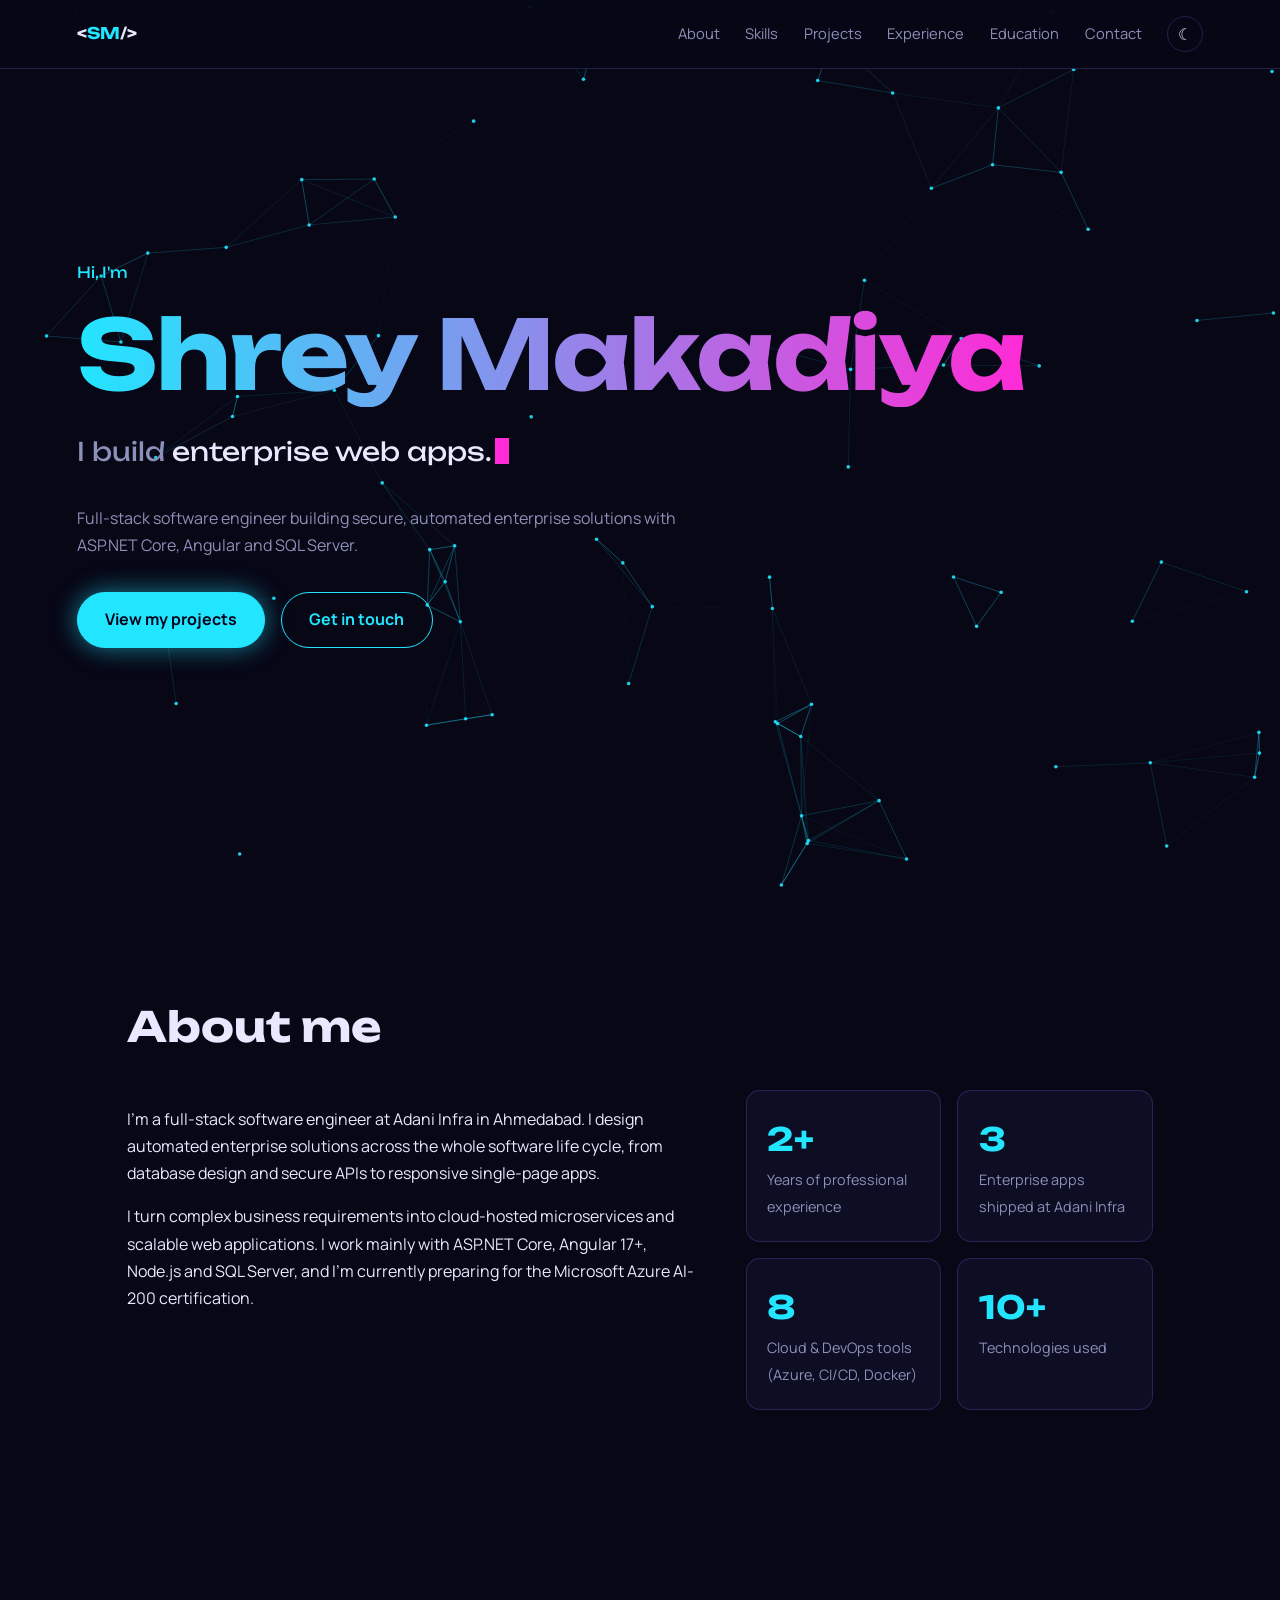
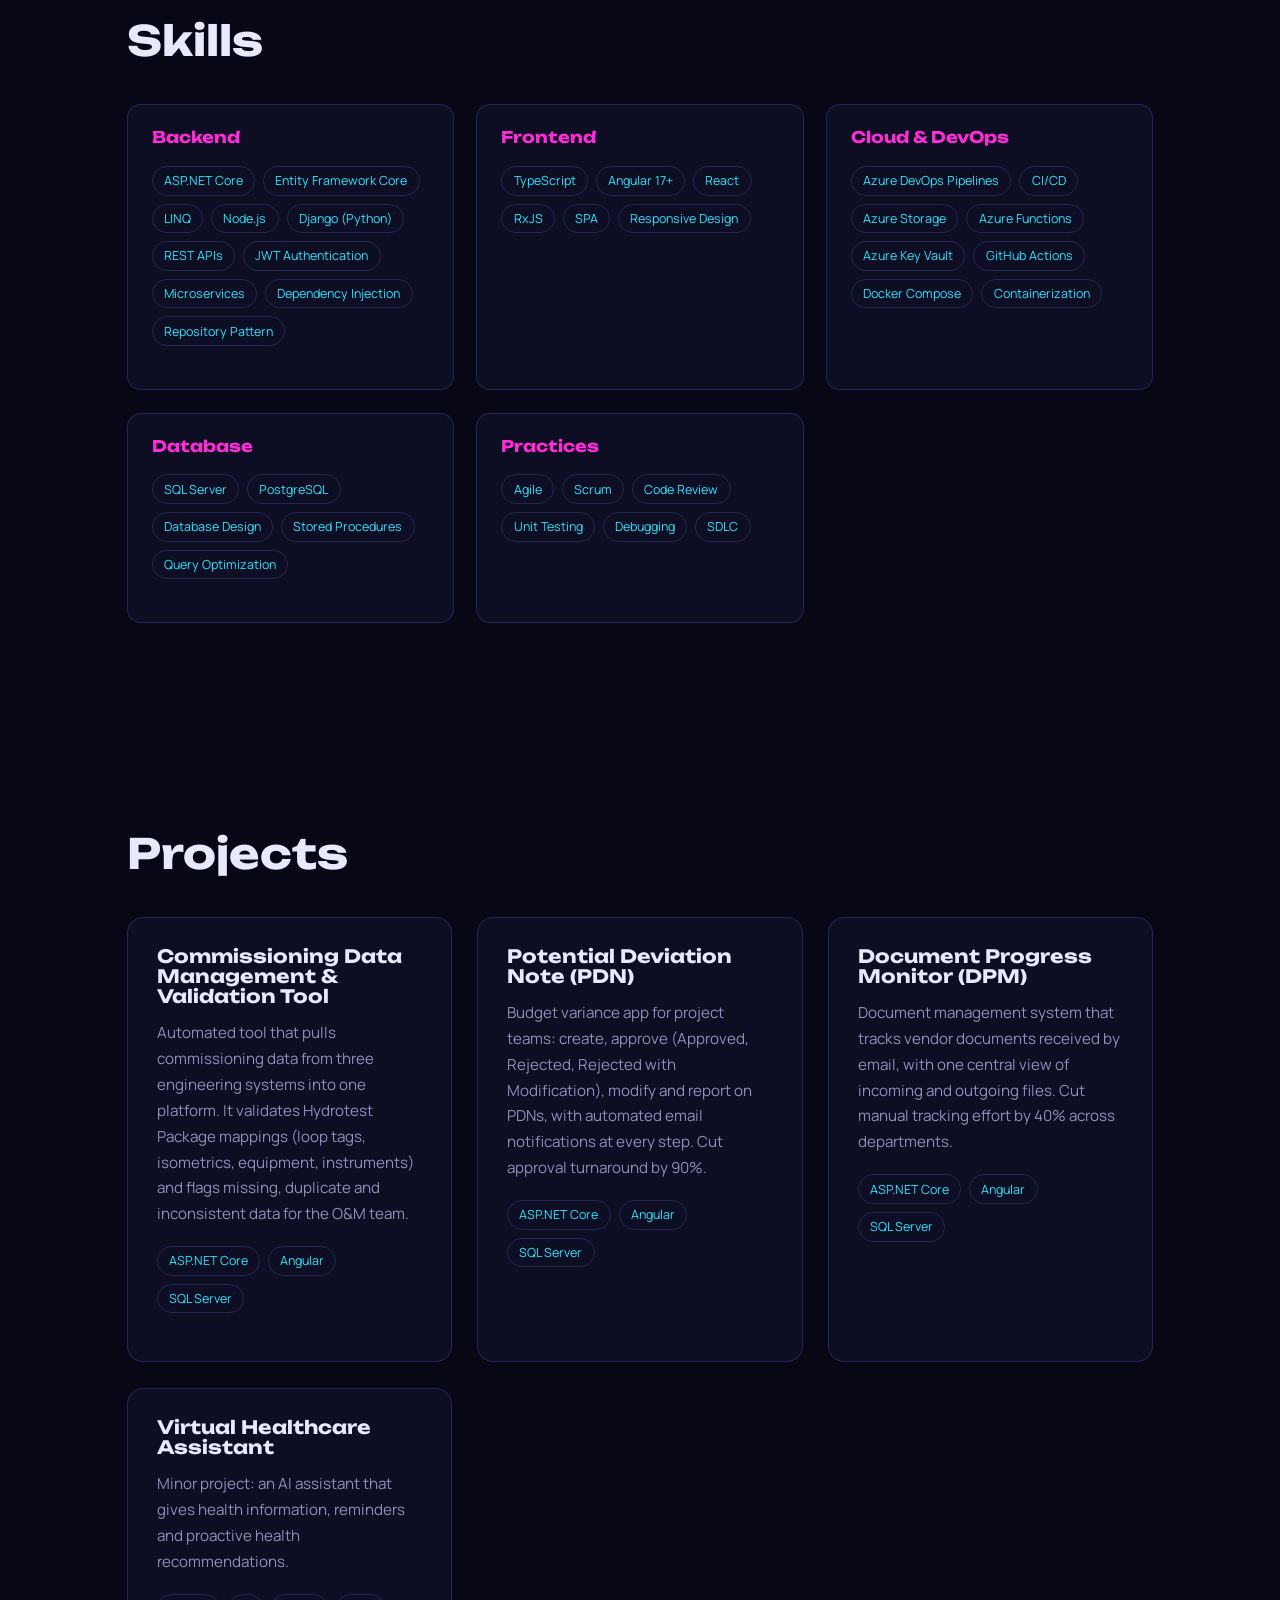
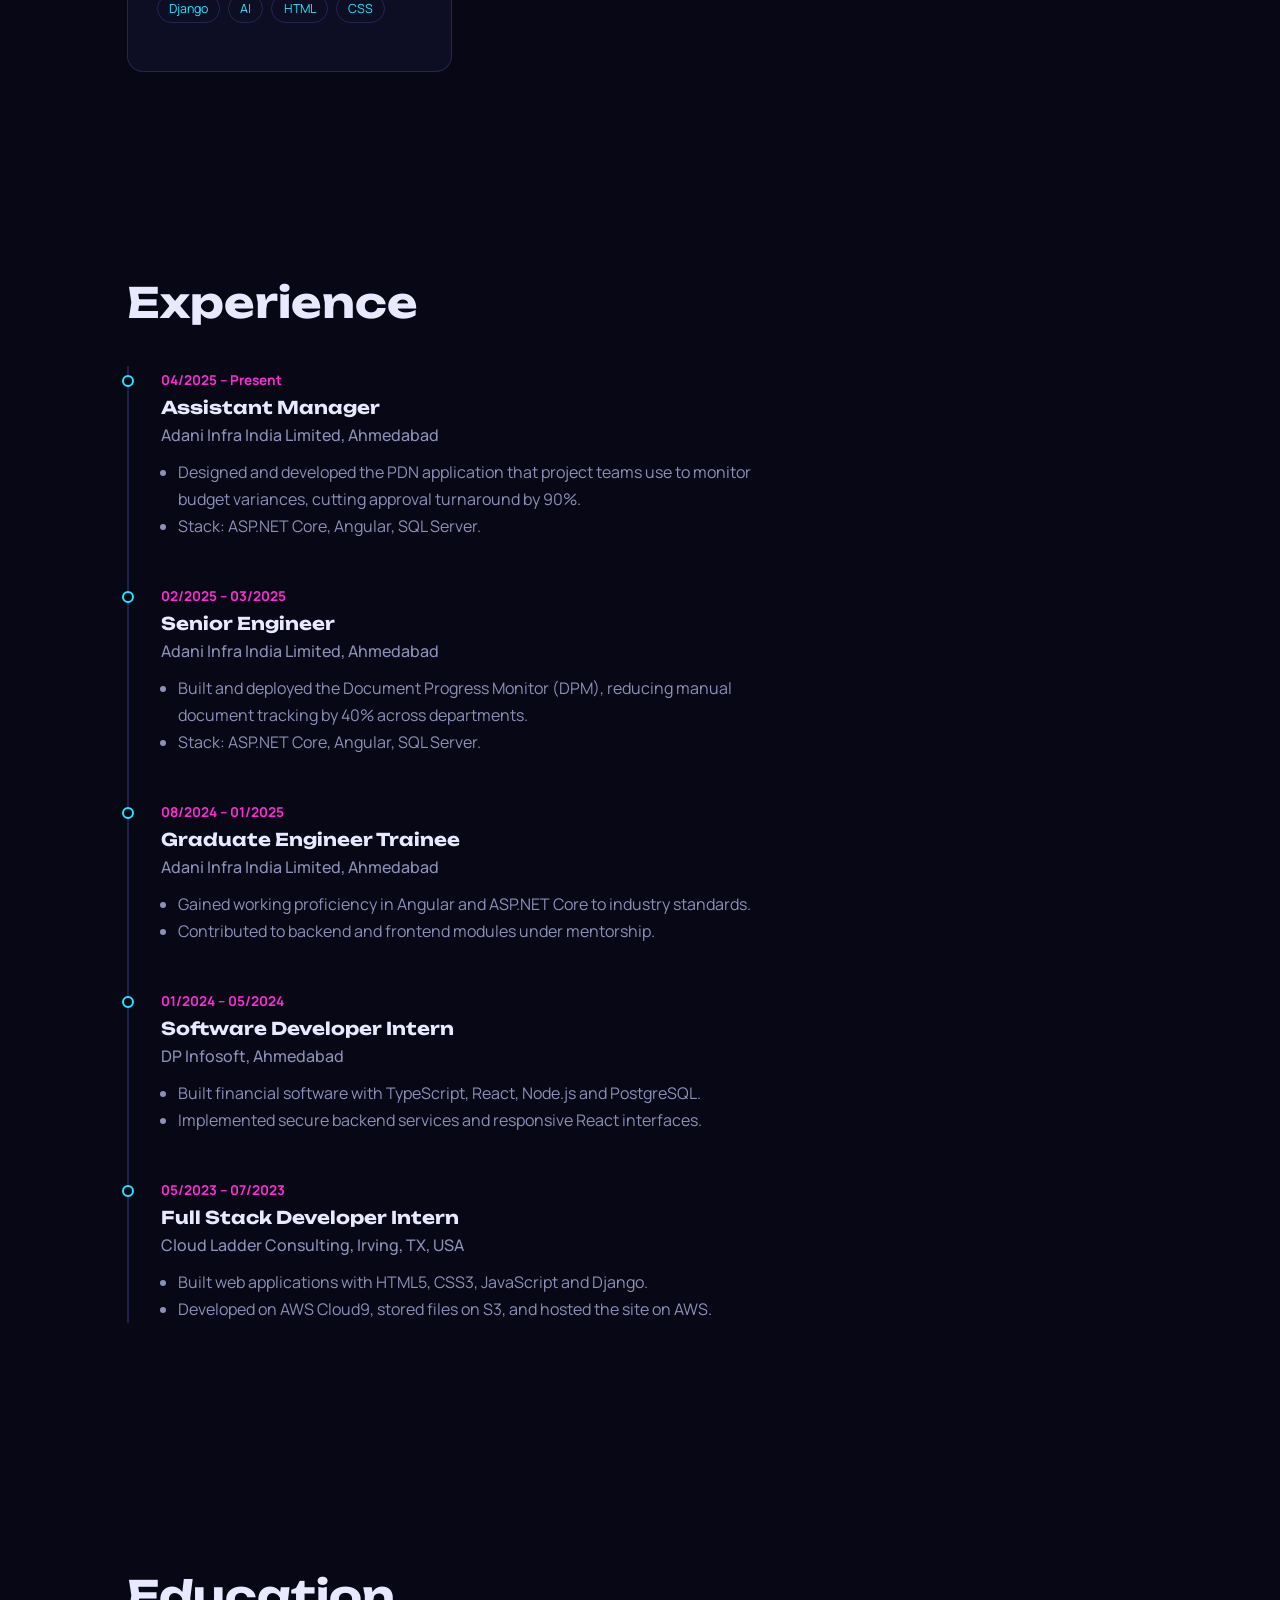
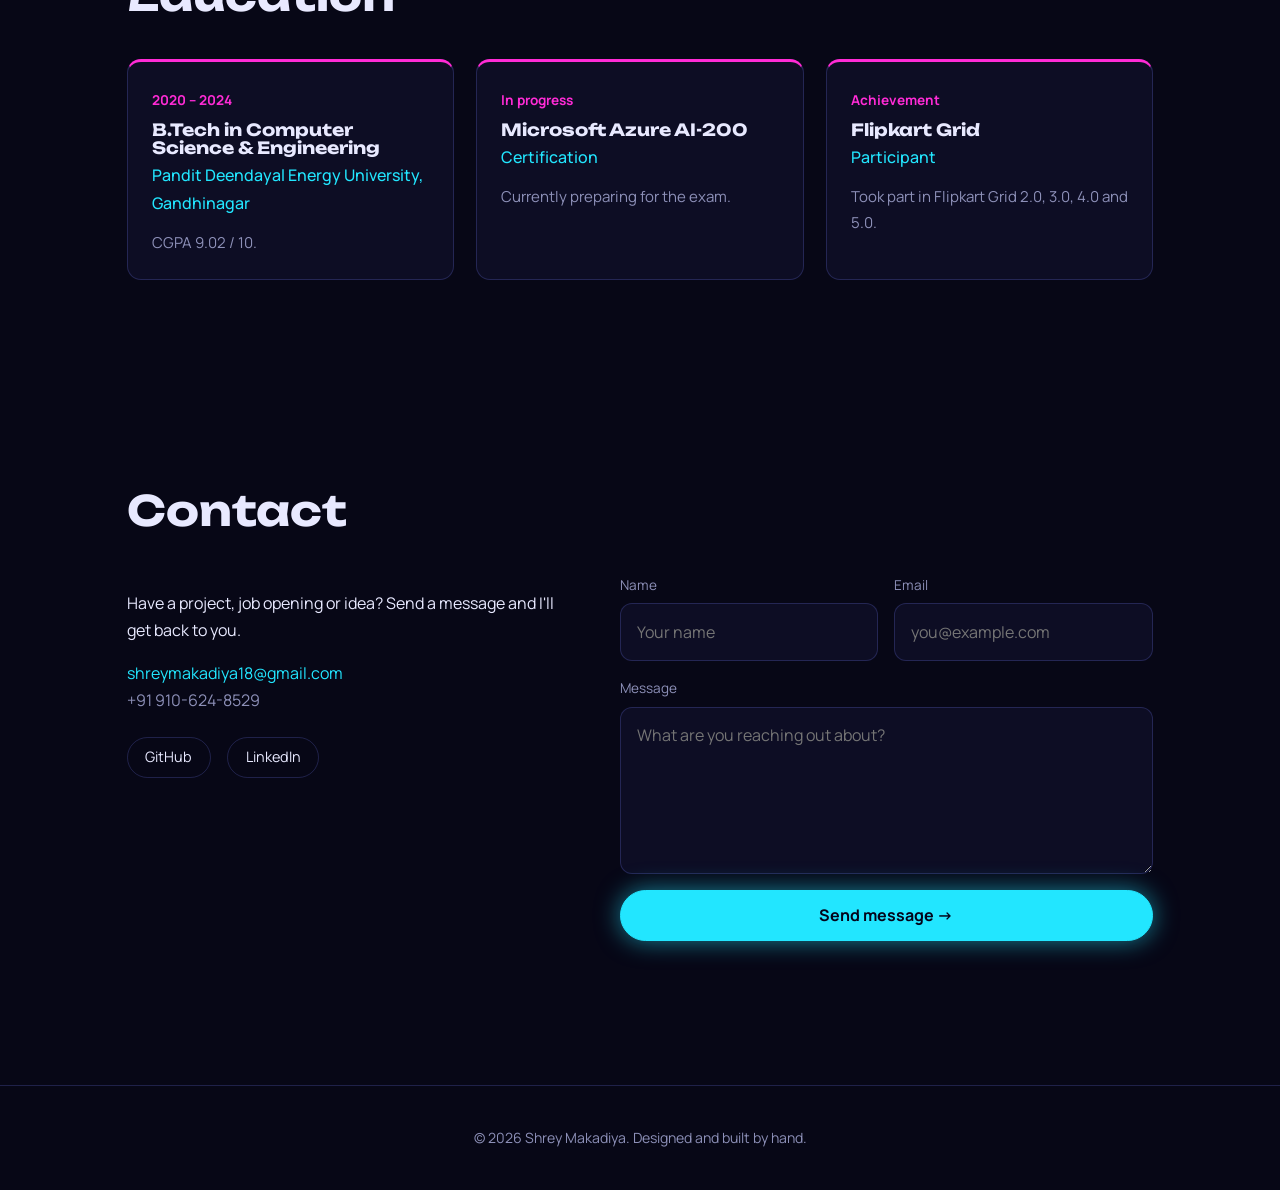
==== commit 83b4fb18: "Update statistics section in index.html" ====
--- a/website/index.html
+++ b/website/index.html
@@ -178,10 +178,10 @@
       <p>I turn complex business requirements into cloud-hosted microservices and scalable web applications. I work mainly with ASP.NET Core, Angular 17+, Node.js and SQL Server, and I'm currently preparing for the Microsoft Azure AI-200 certification.</p>
     </div>
     <div class="stats">
-      <div class="stat"><b data-n="90" data-s="%">0</b><span>Faster budget approvals with PDN</span></div>
-      <div class="stat"><b data-n="40" data-s="%">0</b><span>Less manual document tracking with DPM</span></div>
-      <div class="stat"><b data-n="9.02" data-s="">0</b><span>CGPA in B.Tech Computer Science</span></div>
-      <div class="stat"><b data-n="4" data-s="">0</b><span>Flipkart Grid editions</span></div>
+      <div class="stat"><b data-n="2" data-s="+">0</b><span>Years of professional experience</span></div>
+      <div class="stat"><b data-n="3" data-s="">0</b><span>Enterprise apps shipped at Adani Infra</span></div>
+      <div class="stat"><b data-n="8" data-s="">0</b><span>Cloud &amp; DevOps tools (Azure, CI/CD, Docker)</span></div>
+      <div class="stat"><b data-n="10" data-s="+">0</b><span>Technologies used</span></div>
     </div>
   </div>
 </section>
